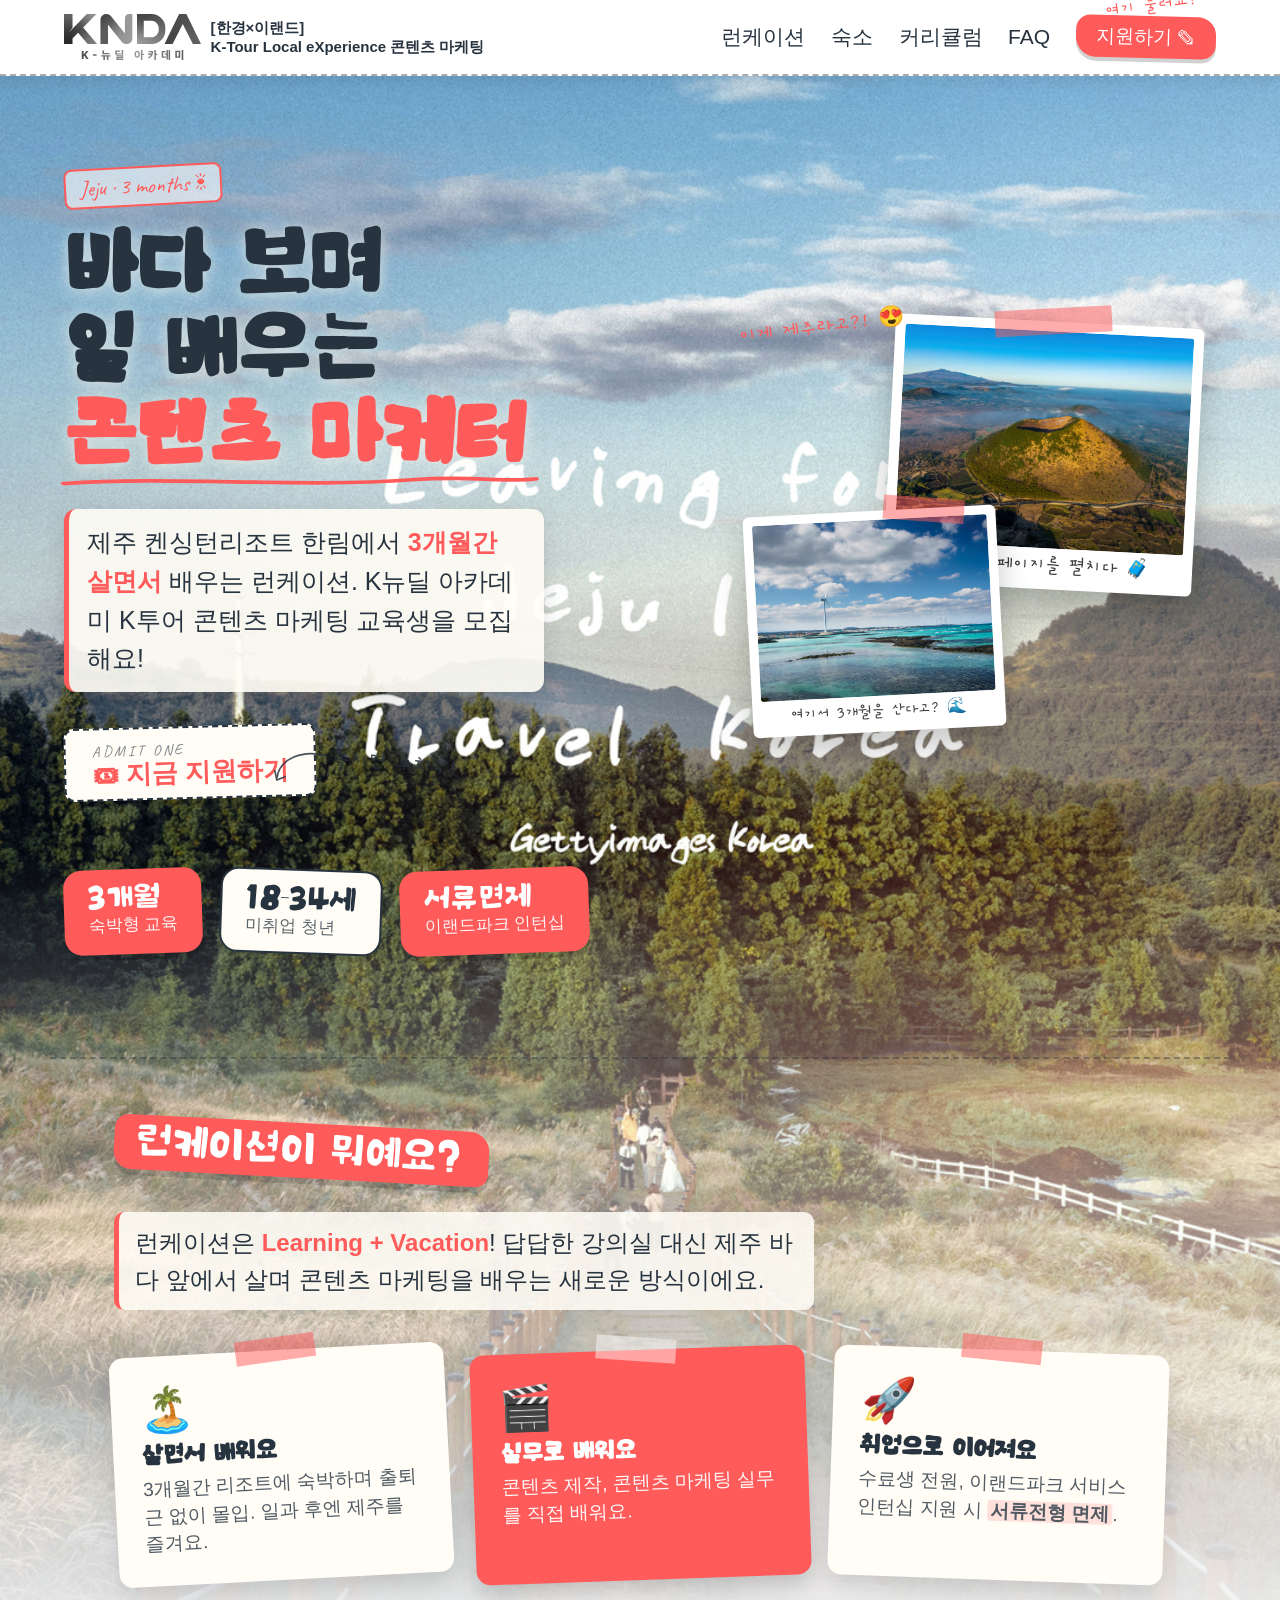
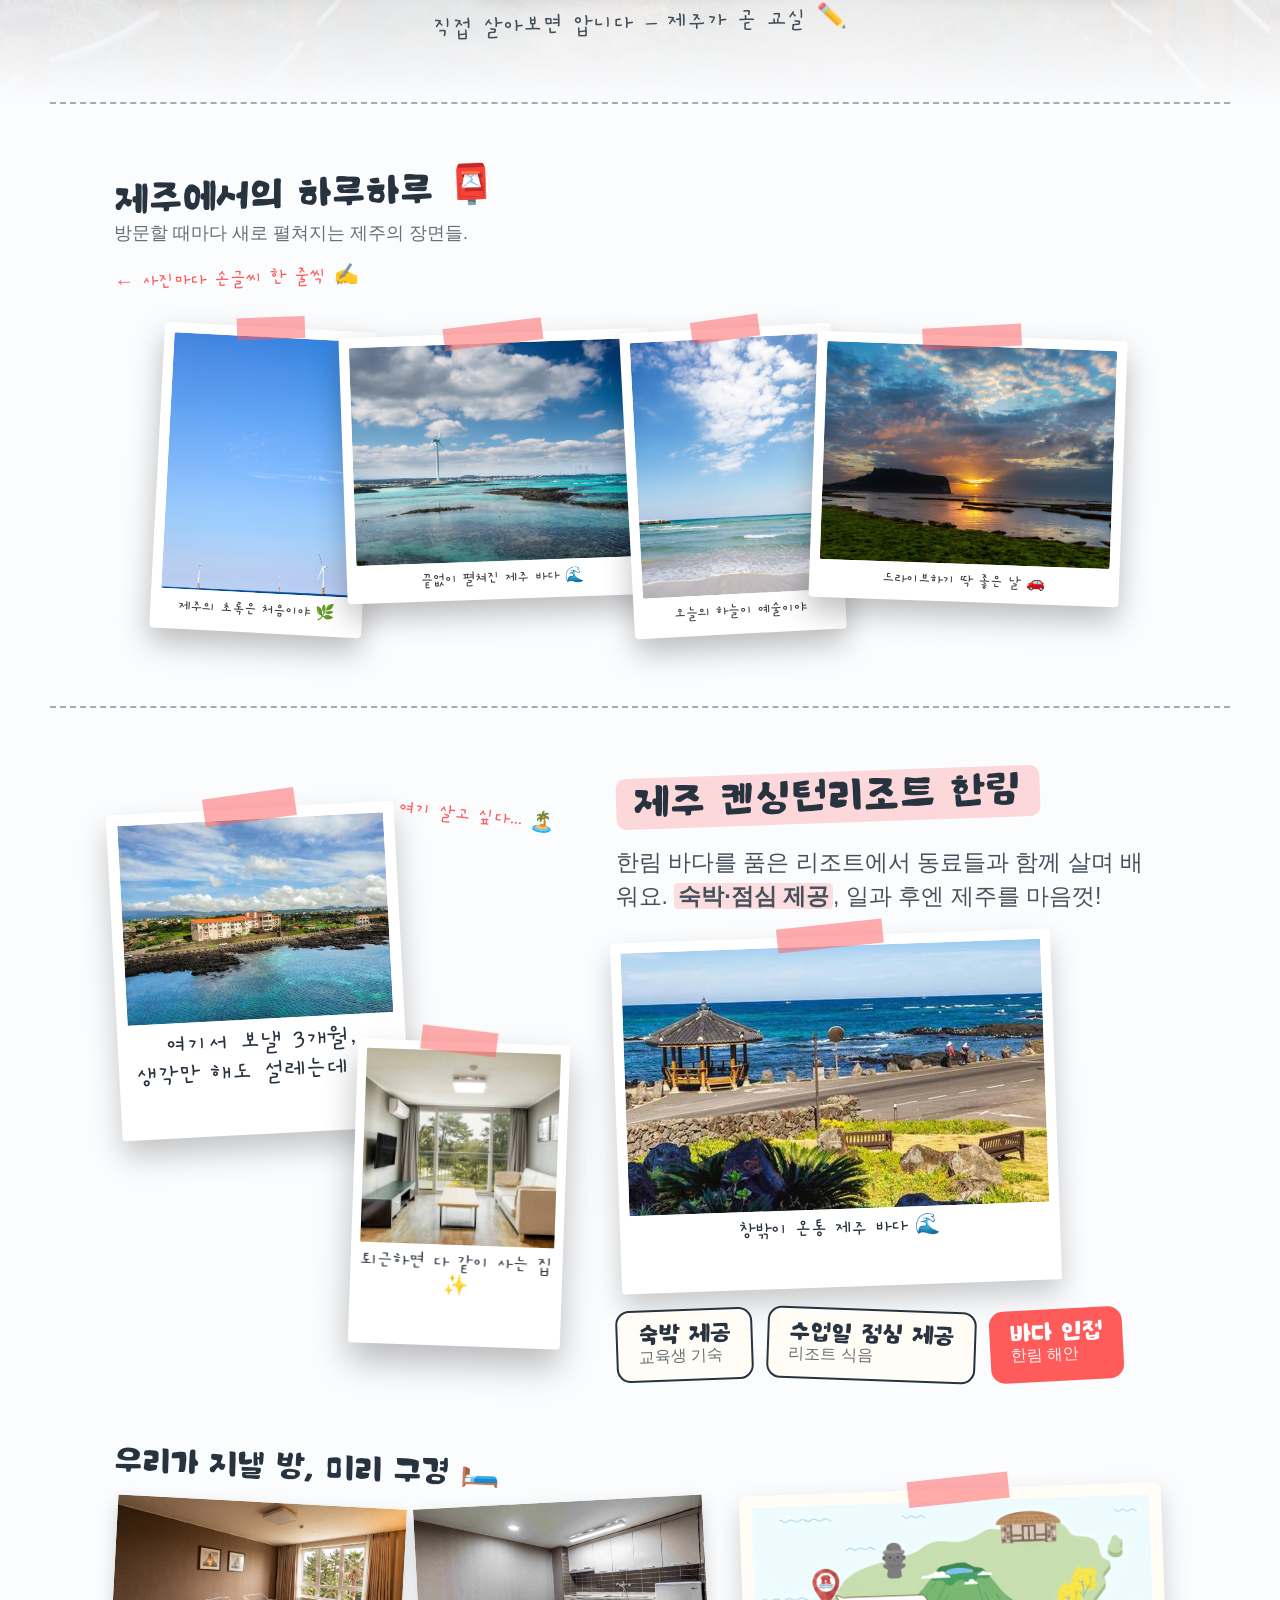
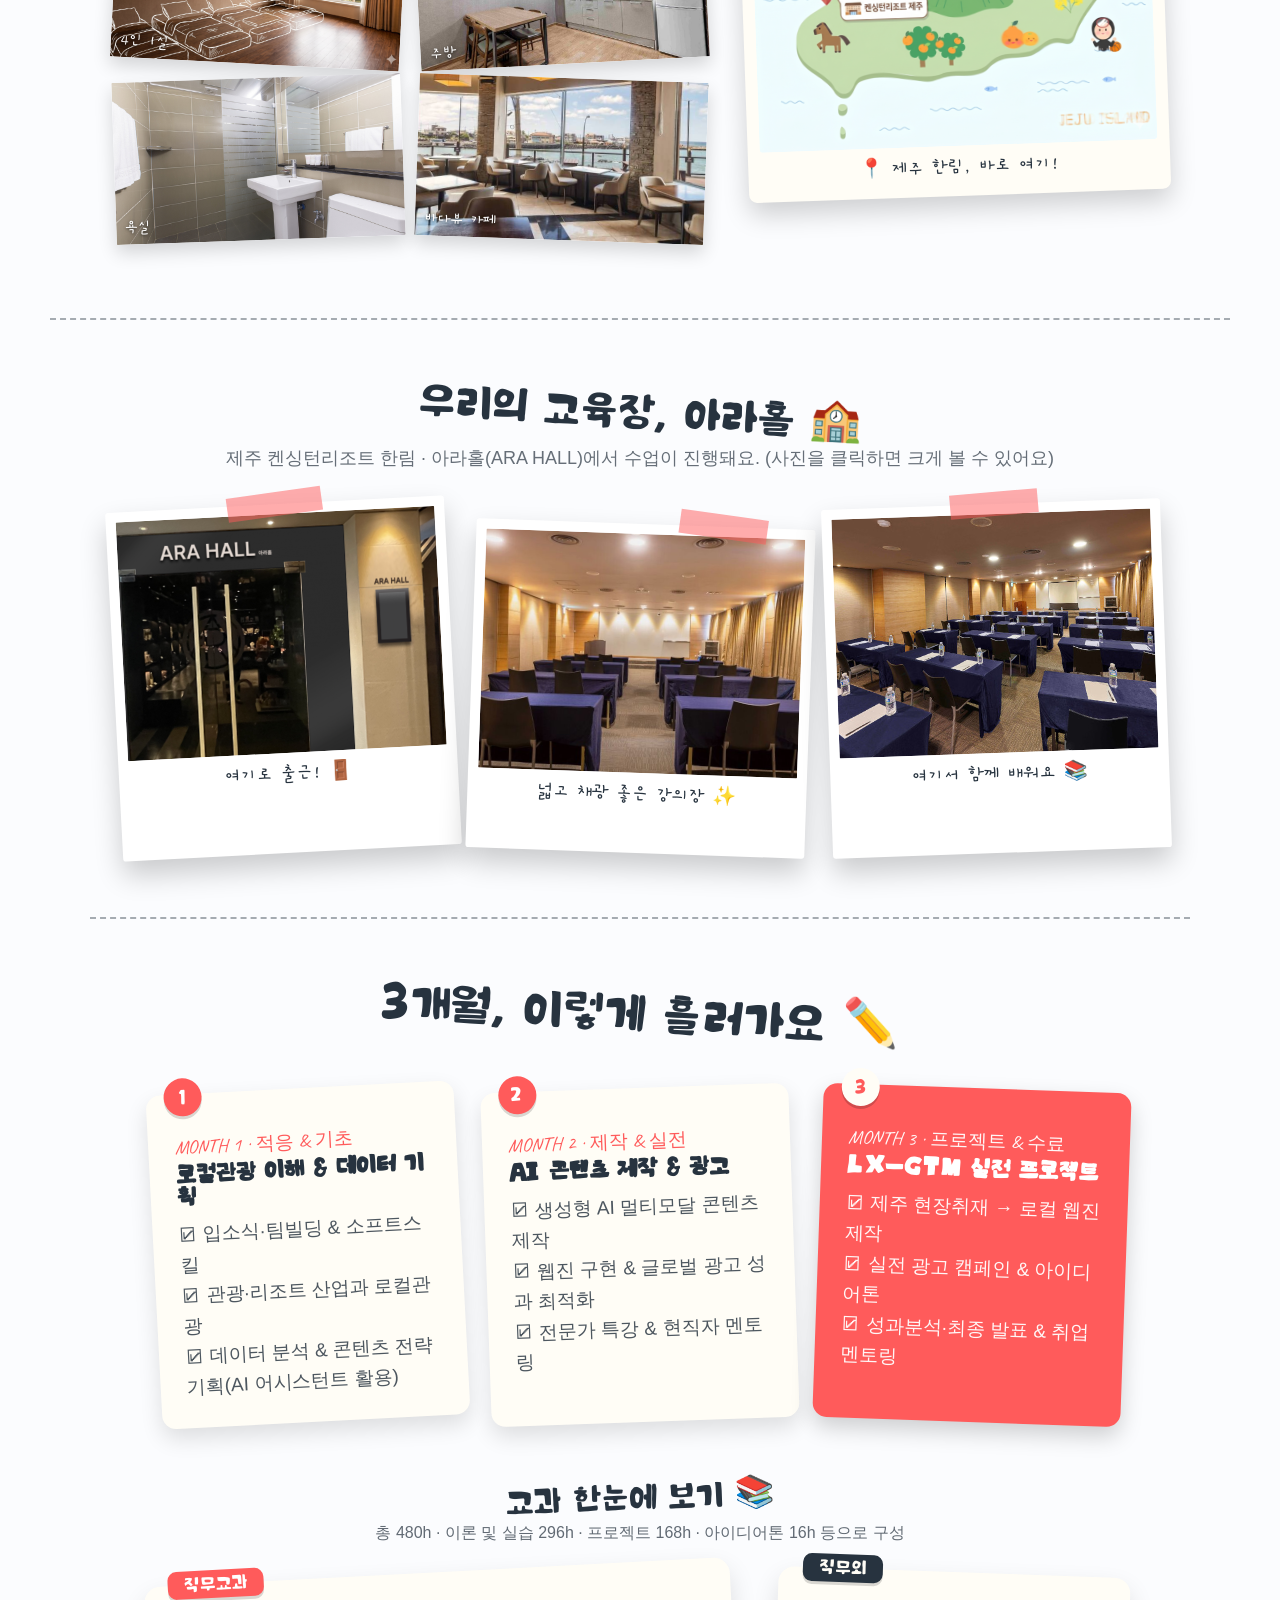
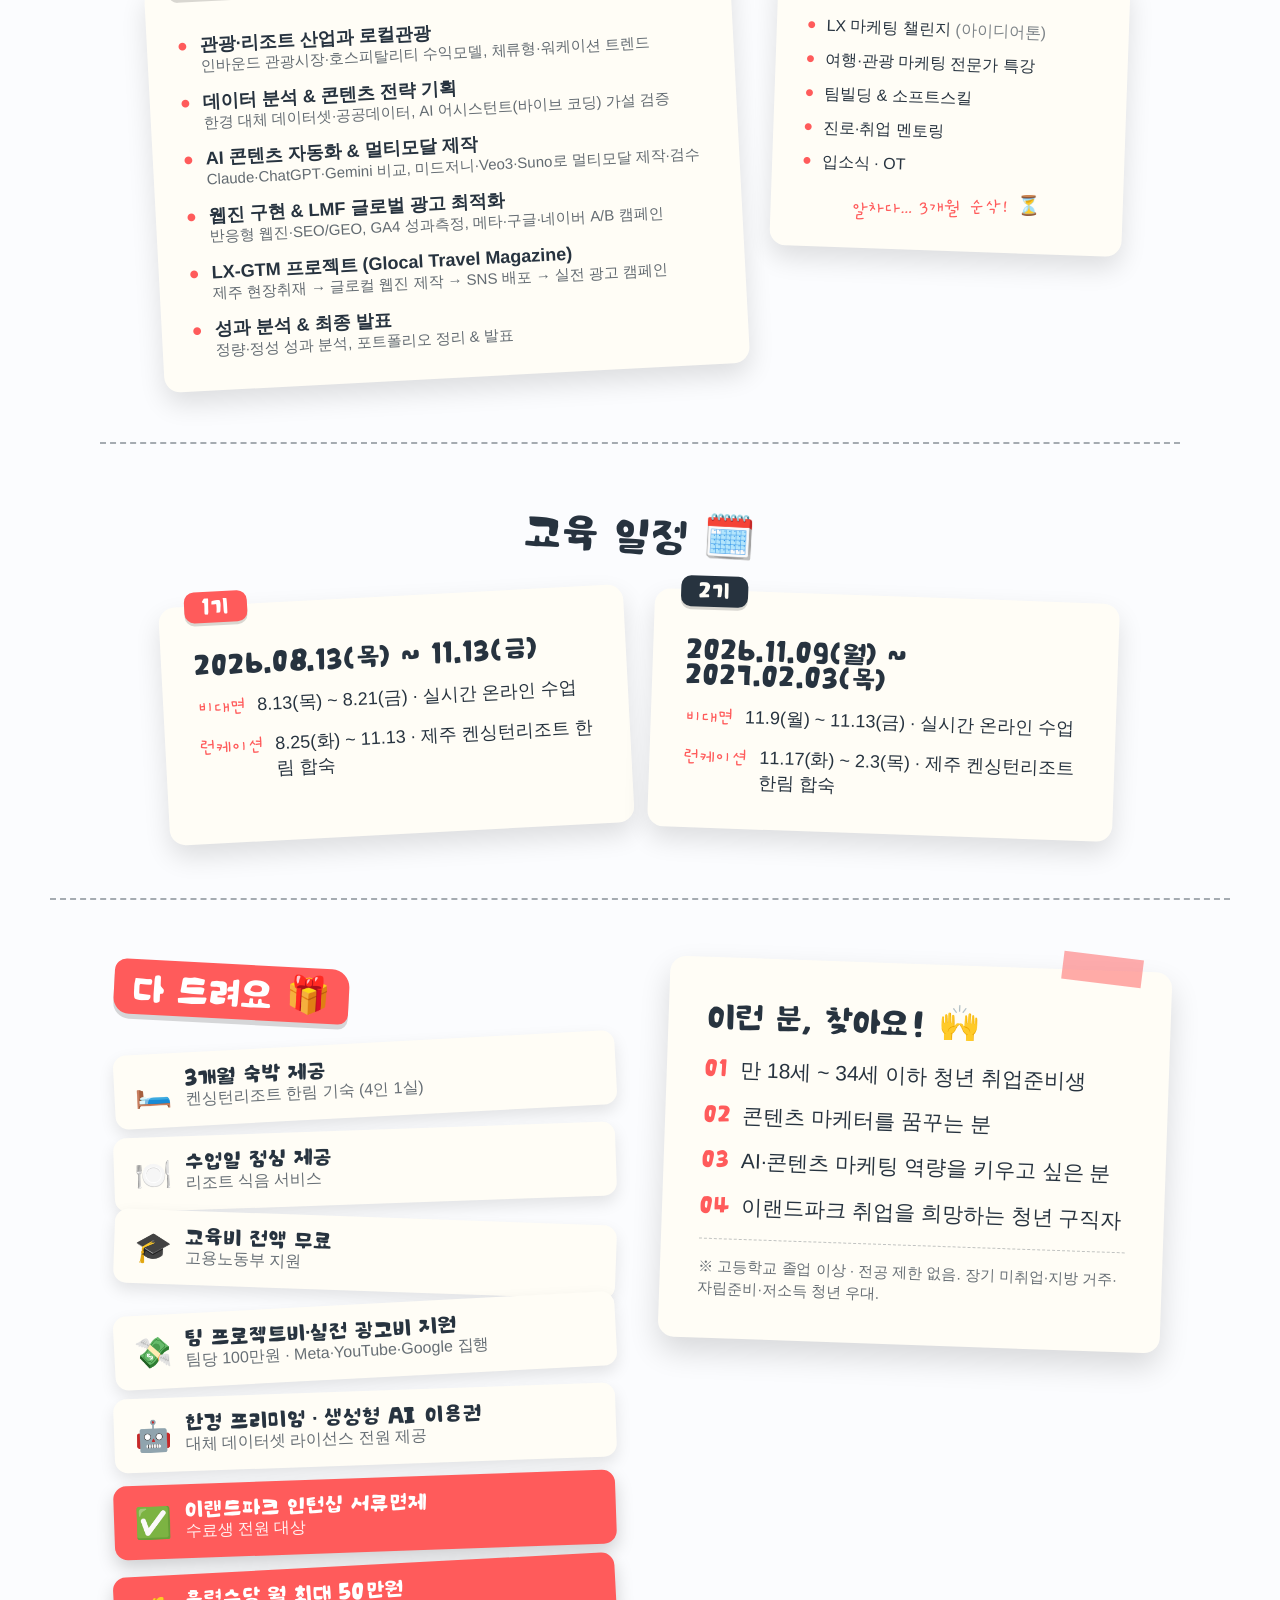
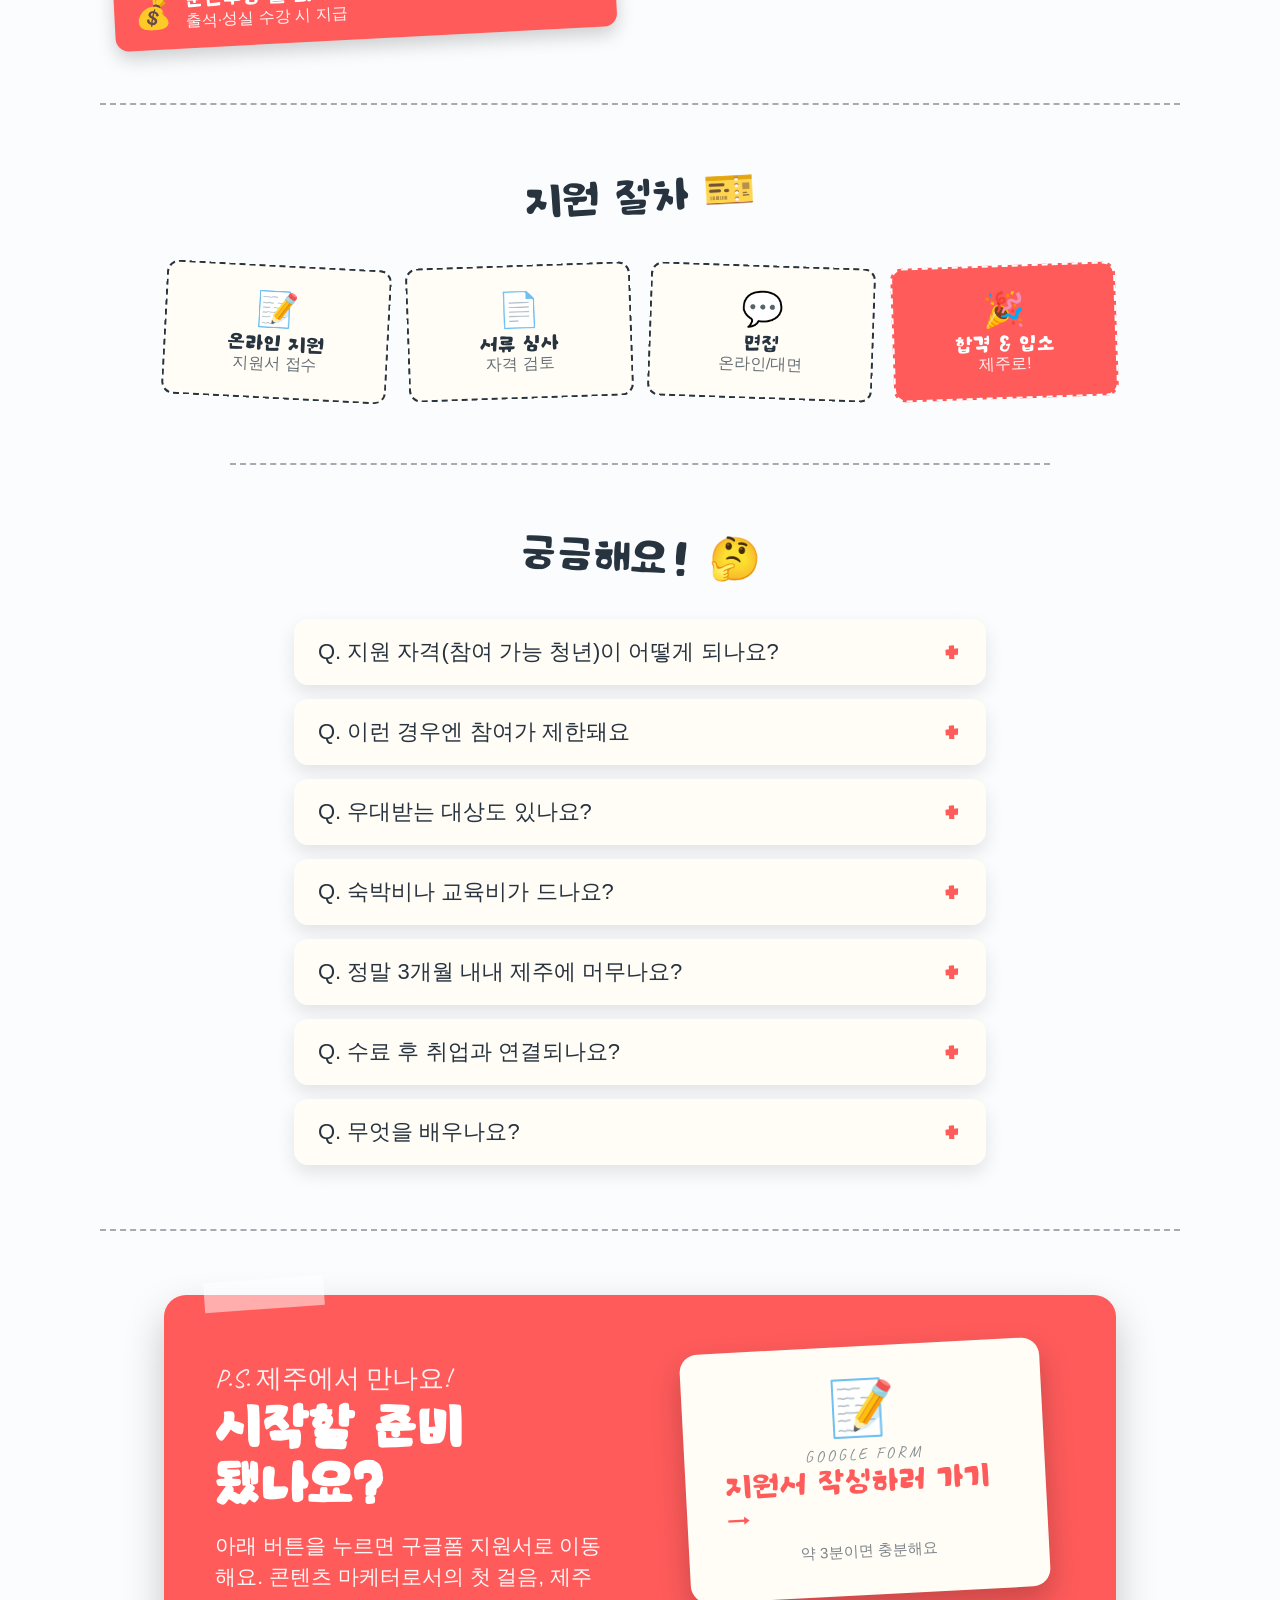
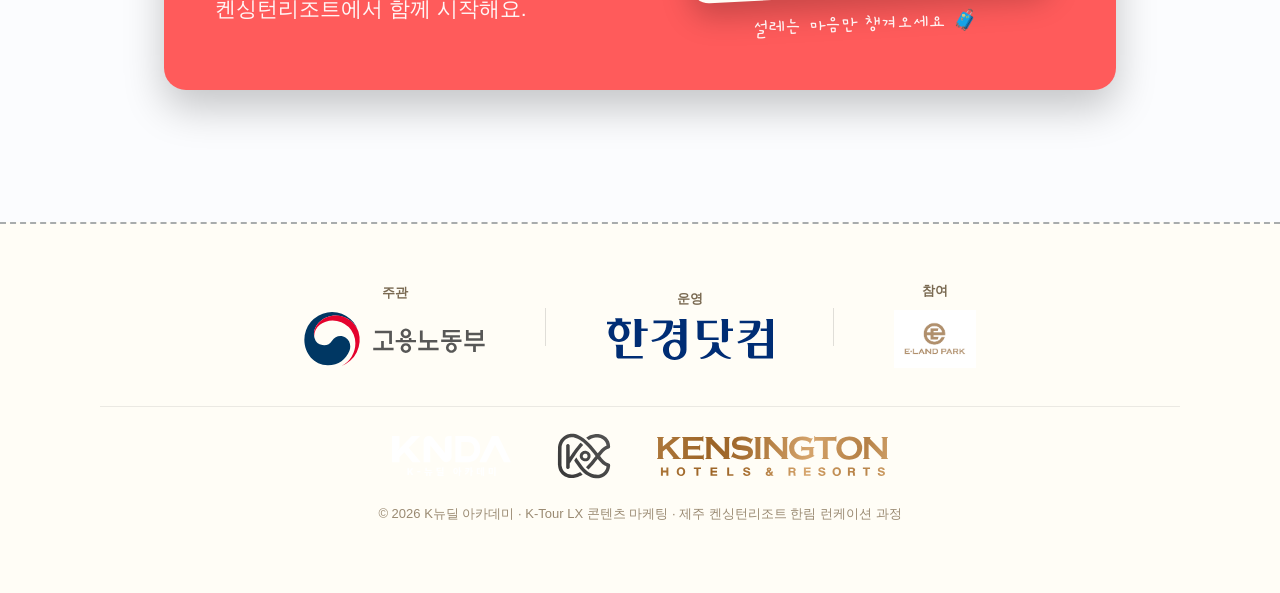
==== index.html @ 88866753 "Add files via upload" ====
<!DOCTYPE html>
<html lang="ko" style="--paper-bg: repeating-linear-gradient(#e3ecf6 0 1px,transparent 1px 26px),repeating-linear-gradient(90deg,#e3ecf6 0 1px,transparent 1px 26px),#fbfcfe; --paper-base: #fbfcfe; --ink: #27333f; --ink-soft: #27333f66; --nav-paper: #ffffff; --veil-rgb: 251,252,254; --accent: #ff5b5b; --tape: rgba(255,91,91,.5); --hi: rgba(255,91,91,.22); --hand: 'Gaegu','Caveat',cursive; --rot1: rotate(3deg); --rot2: rotate(-3deg); --rot3: rotate(-2deg); --rot4: rotate(2deg); --rot5: rotate(-2deg); --rot6: rotate(2deg); --frame-pad: 46px; --frame-radius: 3px; --photo-radius: 1px; --headline: clamp(40px,6.4vw,82px); --veil-opacity: 0;"><head><script type="text/javascript" src="/___vscode_livepreview_injected_script"></script>
<meta charset="utf-8">
<meta name="viewport" content="width=device-width, initial-scale=1">
<title>제주 스크랩북 · K뉴딜 아카데미 K-Tour LX 콘텐츠 마케팅 런케이션</title>
<meta name="description" content="제주 켄싱턴리조트 한림에서 3개월간 살며 배우는 런케이션. K뉴딜 아카데미 K-Tour LX 콘텐츠 마케팅 교육생 모집.">

<!-- Implemented from Claude Design project "제주스크랩북.dc.html".
     ✎ tweaks panel (bottom-right): re-theme, paper textures, named presets, inline text + color
     editing, and "퍼블리싱" — export the final page as separate index.html / styles.css / script.js.
     All vanilla JS — no React / dc-runtime. -->

<link rel="preconnect" href="https://fonts.googleapis.com">
<link rel="preconnect" href="https://fonts.gstatic.com" crossorigin="">
<link href="https://fonts.googleapis.com/css2?family=Gaegu:wght@400;700&amp;family=Nanum+Pen+Script&amp;family=Gamja+Flower&amp;family=Hi+Melody&amp;family=Caveat:wght@500;700&amp;family=Black+Han+Sans&amp;display=swap" rel="stylesheet">
<link rel="stylesheet" as="style" crossorigin="" href="https://cdn.jsdelivr.net/gh/orioncactus/pretendard@v1.3.9/dist/web/variable/pretendardvariable.min.css">


<link rel="stylesheet" href="styles.css"></head>

<body>
<div id="content" style="font-family:'Pretendard','Apple SD Gothic Neo',sans-serif;background:transparent;color:var(--ink);min-height:100vh;overflow-x:hidden;position:relative">

  <!-- paper-texture base (selected paper) — shows from below #prog downward -->
  <div id="paperBase" style="position:fixed;inset:0;z-index:-3;background:var(--paper-bg);pointer-events:none"></div>

  <!-- Jeju background photo: random on load, scrolls with the page, covers hero + #prog, fades to paper -->
  <div id="bgLayer" style="position: absolute; top: 0px; left: 0px; width: 100%; height: 1726px; z-index: -2; overflow: hidden; pointer-events: none;">
    <div id="bgPhoto" style="position: absolute; inset: 0px; background-image: url(&quot;uploads/jeju_background/GettyImages-jv12624803.jpg&quot;); background-size: cover; background-position: center center;"></div>
    <div id="bgVeil" style="position:absolute;inset:0;background:linear-gradient(180deg,rgba(var(--veil-rgb),var(--veil-opacity)) 0%,rgba(var(--veil-rgb),var(--veil-opacity)) 50%,var(--paper-base) 100%)"></div>
  </div>

  <!-- NAV -->
  <nav style="position:sticky;top:0;z-index:90;display:flex;align-items:center;justify-content:space-between;gap:16px;padding:14px clamp(20px,5vw,64px);background:var(--nav-paper);box-shadow:0 6px 14px rgba(0,0,0,.08);border-bottom:2px dashed var(--ink-soft)">
    <div style="display:flex;align-items:center;gap:10px">
      <img src="uploads/logo/knda_logo.svg" alt="K뉴딜 아카데미" style="height:46px;width:auto;filter:grayscale(1)">
      <span style="font-size:15px;font-weight:600;line-height:1.3">[한경×이랜드]<br>K-Tour Local eXperience 콘텐츠 마케팅</span>
    </div>
    <div class="nav-links" style="display:flex;align-items:center;gap:clamp(12px,2vw,26px);font-size:21px">
      <a href="#prog" style="text-decoration:none" class="nav-text">런케이션</a>
      <a href="#stay" style="text-decoration:none" class="nav-text">숙소</a>
      <a href="#curri" style="text-decoration:none" class="nav-text">커리큘럼</a>
      <a href="#faq" style="text-decoration:none" class="nav-text">FAQ</a>
      <span style="position:relative">
        <a href="#apply" style="text-decoration:none;color:#fff;background:var(--accent);font-size:19px;padding:8px 20px;border-radius:14px 18px 14px 20px;transform:rotate(1.5deg);box-shadow:0 4px 0 rgba(0,0,0,.18);display:inline-block">지원하기 ✎</a>
        <span class="doodle doodle-abs" style="position:absolute;right:-6px;top:-26px;font-size:18px;color:var(--accent);transform:rotate(-8deg);white-space:nowrap;pointer-events:none">여기 눌러요! ↘</span>
      </span>
    </div>
  </nav>

  <!-- HERO -->
  <header style="position:relative;padding:clamp(40px,7vw,90px) clamp(20px,5vw,64px) clamp(60px,8vw,110px);overflow:hidden">
    <div style="position:relative;z-index:2;max-width:1280px;margin:0 auto">

      <div style="display:inline-block;font-family:'Caveat',cursive;font-size:22px;color:var(--accent);border:2px solid var(--accent);border-radius:8px;padding:4px 14px;transform:rotate(-3deg);margin-bottom:18px;background:rgba(255,255,255,.6)">Jeju · 3 months ☀</div>

      <div class="grid-2" style="display:grid;grid-template-columns:1.15fr .85fr;gap:clamp(24px,4vw,60px);align-items:center">
        <div style="position:relative">
          <h1 style="font-family:var(--display);font-size:var(--headline);line-height:1.04;letter-spacing:-.01em;color:var(--ink);text-shadow:0 2px 16px rgba(250,246,236,.7)">바다 보며<br>일 배우는<br><span style="position:relative;display:inline-block;color:var(--accent)">콘텐츠 마케터
            <svg viewBox="0 0 300 24" preserveAspectRatio="none" style="position:absolute;left:-4px;bottom:-12px;width:104%;height:18px"><path d="M3,14 C70,4 150,20 220,9 C255,4 280,12 297,8" fill="none" stroke="var(--accent)" stroke-width="5" stroke-linecap="round"></path></svg>
          </span></h1>
          <!-- highlighted intro: readable over any background photo -->
          <p style="font-size:25px;line-height:1.55;margin-top:30px;max-width:480px;display:inline-block;background:rgba(255,253,246,.9);color:var(--ink);padding:14px 18px;border-radius:12px;border-left:5px solid var(--accent);box-shadow:0 8px 22px rgba(0,0,0,.12)">제주 켄싱턴리조트 한림에서 <b style="color:var(--accent)">3개월간 살면서</b> 배우는 런케이션. K뉴딜 아카데미 K투어 콘텐츠 마케팅 교육생을 모집해요!</p>

          <div style="display:flex;flex-wrap:wrap;gap:16px;align-items:center;margin-top:34px">
            <a href="#apply" style="text-decoration:none;display:inline-flex;flex-direction:column;background:#fffdf6;border:2px dashed var(--ink);padding:12px 26px;border-radius:10px;transform:rotate(-1.5deg);box-shadow:0 6px 0 rgba(0,0,0,.13)">
              <span style="font-family:'Caveat',cursive;font-size:15px;letter-spacing:.18em;opacity:.6">ADMIT ONE</span>
              <span style="font-size:26px;font-weight:700;color:var(--accent);line-height:1">🎟 지금 지원하기</span>
            </a>
            <div id="doodle" class="doodle" style="position:relative;font-size:22px;color:var(--ink);opacity:.85;transform:rotate(4deg)">놓치면 후회각!
              <svg viewBox="0 0 80 60" style="position:absolute;left:-58px;top:6px;width:54px;height:40px"><path d="M76,8 C40,2 8,18 6,46" fill="none" stroke="var(--ink)" stroke-width="2.5" stroke-linecap="round"></path><path d="M2,36 L6,50 L18,44" fill="none" stroke="var(--ink)" stroke-width="2.5" stroke-linecap="round" stroke-linejoin="round"></path></svg>
            </div>
          </div>
        </div>

        <!-- right: Jeju photo stack -->
        <div class="hero-photos" style="position:relative;min-height:380px">
          <div class="doodle doodle-abs" style="position:absolute;left:-2%;top:-8px;font-size:21px;color:var(--accent);transform:rotate(-7deg);z-index:4;pointer-events:none">이게 제주라고?! 😍</div>
          <div style="position:absolute;top:0;right:4%;width:66%;transform:var(--rot1);background:#fff;padding:10px 10px 12px;box-shadow:0 16px 30px rgba(0,0,0,.22);border-radius:6px">
            <div style="position:absolute;top:-13px;left:32%;width:38%;height:26px;background:var(--tape);transform:rotate(-6deg);z-index:2"></div>
            <div style="border-radius:3px;overflow:hidden"><img src="uploads/jeju_horizontal/GettyImages-a12602104.jpg" alt="제주 풍경" style="display:block;width:100%;aspect-ratio:4/3;object-fit:cover"></div>
            <div class="cap" style="font-family:var(--hand);font-size:clamp(14px,1.5vw,19px);color:#3a3a3a;line-height:1.25;text-align:center;margin-top:6px">제주, 첫 페이지를 펼치다 🧳</div>
          </div>
          <div style="position:absolute;bottom:-8%;left:0;width:54%;transform:var(--rot2);background:#fff;padding:9px 9px 11px;box-shadow:0 16px 30px rgba(0,0,0,.22);border-radius:6px">
            <div style="position:absolute;top:-11px;right:12%;width:32%;height:24px;background:var(--tape);transform:rotate(7deg);z-index:2"></div>
            <div style="border-radius:3px;overflow:hidden"><img src="uploads/jeju_horizontal/GettyImages-a12152731.jpg" alt="제주 바다" style="display:block;width:100%;aspect-ratio:4/3;object-fit:cover"></div>
            <div class="cap" style="font-family:var(--hand);font-size:clamp(12px,1.3vw,16px);color:#3a3a3a;line-height:1.25;text-align:center;margin-top:5px">여기서 3개월을 산다고? 🌊</div>
          </div>
        </div>
      </div>

      <!-- stat stickers -->
      <div style="display:flex;flex-wrap:wrap;gap:18px;margin-top:clamp(40px,6vw,70px)">
        <div style="background:var(--accent);color:#fff;border-radius:18px;padding:14px 24px;transform:var(--rot3);box-shadow:0 6px 0 rgba(0,0,0,.16)"><div style="font-family:var(--display);font-size:30px;line-height:1">3개월</div><div style="font-size:17px;opacity:.92">숙박형 교육</div></div>
        <div style="background:#fffdf6;border:2px solid var(--ink);border-radius:18px;padding:14px 24px;transform:var(--rot4);box-shadow:0 6px 0 rgba(0,0,0,.1)"><div style="font-family:var(--display);font-size:30px;line-height:1">18–34세</div><div style="font-size:17px;opacity:.75">미취업 청년</div></div>
        <div style="background:var(--accent);color:#fff;border-radius:18px;padding:14px 24px;transform:var(--rot5);box-shadow:0 6px 0 rgba(0,0,0,.16)"><div style="font-family:var(--display);font-size:30px;line-height:1">서류면제</div><div style="font-size:17px;opacity:.92">이랜드파크 인턴십</div></div>
      </div>
    </div>
  </header>

  <!-- PROGRAM -->
  <section id="prog" style="position:relative;max-width:1180px;margin:0 auto;padding:clamp(36px,5vw,72px) clamp(20px,5vw,64px);border-top:2px dashed var(--ink-soft)">
    <div style="display:inline-block;background:var(--accent);color:#fff;font-family:var(--display);font-size:clamp(24px,3.4vw,40px);padding:8px 22px;border-radius:14px 20px 12px 18px;transform:var(--rot1);box-shadow:0 6px 0 rgba(0,0,0,.15);margin-bottom:34px">런케이션이 뭐예요?</div>
    <p style="font-size:24px;line-height:1.55;max-width:700px;margin-bottom:40px;display:inline-block;background:rgba(255,253,246,.88);padding:12px 16px;border-radius:10px;border-left:5px solid var(--accent)">런케이션은 <b style="color:var(--accent)">Learning + Vacation</b>! 답답한 강의실 대신 제주 바다 앞에서 살며 콘텐츠 마케팅을 배우는 새로운 방식이에요.</p>
    <div class="grid-3" style="display:grid;grid-template-columns:repeat(3,1fr);gap:24px">
      <div style="background:#fffdf6;border-radius:14px;padding:28px;transform:var(--rot2);box-shadow:0 10px 22px rgba(0,0,0,.12);position:relative">
        <div style="position:absolute;top:-13px;left:38%;width:24%;height:24px;background:var(--tape);transform:rotate(-5deg)"></div>
        <div style="font-size:44px">🏝️</div>
        <h3 style="font-family:var(--display);font-size:24px;margin:8px 0 8px">살면서 배워요</h3>
        <p style="font-size:19px;line-height:1.45;opacity:.8">3개월간 리조트에 숙박하며 출퇴근 없이 몰입. 일과 후엔 제주를 즐겨요.</p>
      </div>
      <div style="background:var(--accent);color:#fff;border-radius:14px;padding:28px;transform:var(--rot3);box-shadow:0 10px 22px rgba(0,0,0,.18);position:relative">
        <div style="position:absolute;top:-13px;left:38%;width:24%;height:24px;background:rgba(255,255,255,.45);transform:rotate(6deg)"></div>
        <div style="font-size:44px">🎬</div>
        <h3 style="font-family:var(--display);font-size:24px;margin:8px 0 8px">실무로 배워요</h3>
        <p style="font-size:19px;line-height:1.45;opacity:.95">콘텐츠 제작, 콘텐츠 마케팅 실무를 직접 배워요.</p>
      </div>
      <div style="background:#fffdf6;border-radius:14px;padding:28px;transform:var(--rot4);box-shadow:0 10px 22px rgba(0,0,0,.12);position:relative">
        <div style="position:absolute;top:-13px;left:38%;width:24%;height:24px;background:var(--tape);transform:rotate(4deg)"></div>
        <div style="font-size:44px">🚀</div>
        <h3 style="font-family:var(--display);font-size:24px;margin:8px 0 8px">취업으로 이어져요</h3>
        <p style="font-size:19px;line-height:1.45;opacity:.8">수료생 전원, 이랜드파크 서비스인턴십 지원 시 <b style="background:var(--hi);padding:0 3px;border-radius:3px">서류전형 면제</b>.</p>
      </div>
    </div>
    <div class="doodle" style="text-align:center;font-size:24px;color:var(--ink);opacity:.85;margin-top:26px;transform:rotate(-1.5deg)">직접 살아보면 압니다 — 제주가 곧 교실 ✏️</div>
  </section>

  <!-- POSTCARD GALLERY -->
  <section style="max-width:1180px;margin:0 auto;padding:clamp(36px,5vw,64px) clamp(20px,5vw,64px);border-top:2px dashed var(--ink-soft)">
    <div style="display:inline-block;font-family:var(--display);font-size:clamp(22px,3vw,38px);transform:var(--rot5);margin-bottom:8px">제주에서의 하루하루 📮</div>
    <p style="font-size:18px;opacity:.7;margin-bottom:6px">방문할 때마다 새로 펼쳐지는 제주의 장면들.</p>
    <div class="doodle" style="font-size:20px;color:var(--accent);transform:rotate(-2deg);margin-bottom:22px">← 사진마다 손글씨 한 줄씩 ✍️</div>
    <div id="gallery" style="display:flex;flex-wrap:wrap;justify-content:center;align-items:center;padding:14px 0 8px"><div style="position: relative; flex: 0 0 auto; width: clamp(150px, 18vw, 212px); background: rgb(255, 255, 255); padding: 10px 10px 14px; border-radius: 4px; box-shadow: rgba(0, 0, 0, 0.26) 0px 14px 30px; transform: rotate(3deg); margin-left: 0px; margin-top: 12px; z-index: 1;"><div style="position:absolute;top:-10px;left:34%;width:32%;height:22px;background:var(--tape);transform:rotate(-5deg);z-index:2"></div><img src="uploads/jeju_vertical/GettyImages-a11997038.jpg" alt="제주 풍경" style="display:block;width:100%;aspect-ratio:3/4;object-fit:cover;border-radius:2px"><div class="cap" style="text-align:center;font-family:var(--hand);font-size:clamp(13px,1.2vw,17px);color:#3a3a3a;margin-top:8px;line-height:1.2">제주의 초록은 처음이야 🌿</div></div><div style="position: relative; flex: 0 0 auto; width: clamp(210px, 27vw, 310px); background: rgb(255, 255, 255); padding: 10px 10px 12px; border-radius: 4px; box-shadow: rgba(0, 0, 0, 0.26) 0px 14px 30px; transform: rotate(-2deg); margin-left: -26px; margin-top: -16px; z-index: 2;"><div style="position:absolute;top:-10px;left:34%;width:32%;height:22px;background:var(--tape);transform:rotate(-5deg);z-index:2"></div><img src="uploads/jeju_horizontal/GettyImages-a12152731.jpg" alt="제주 풍경" style="display:block;width:100%;aspect-ratio:4/3;object-fit:cover;border-radius:2px"><div class="cap" style="text-align:center;font-family:var(--hand);font-size:clamp(13px,1.2vw,17px);color:#3a3a3a;margin-top:8px;line-height:1.2">끝없이 펼쳐진 제주 바다 🌊</div></div><div style="position: relative; flex: 0 0 auto; width: clamp(150px, 18vw, 212px); background: rgb(255, 255, 255); padding: 10px 10px 14px; border-radius: 4px; box-shadow: rgba(0, 0, 0, 0.26) 0px 14px 30px; transform: rotate(-3deg); margin-left: -26px; margin-top: 14px; z-index: 3;"><div style="position:absolute;top:-10px;left:34%;width:32%;height:22px;background:var(--tape);transform:rotate(-5deg);z-index:2"></div><img src="uploads/jeju_vertical/GettyImages-a11997018.jpg" alt="제주 풍경" style="display:block;width:100%;aspect-ratio:3/4;object-fit:cover;border-radius:2px"><div class="cap" style="text-align:center;font-family:var(--hand);font-size:clamp(13px,1.2vw,17px);color:#3a3a3a;margin-top:8px;line-height:1.2">오늘의 하늘이 예술이야</div></div><div style="position: relative; flex: 0 0 auto; width: clamp(210px, 27vw, 310px); background: rgb(255, 255, 255); padding: 10px 10px 12px; border-radius: 4px; box-shadow: rgba(0, 0, 0, 0.26) 0px 14px 30px; transform: rotate(2deg); margin-left: -26px; margin-top: -10px; z-index: 4;"><div style="position:absolute;top:-10px;left:34%;width:32%;height:22px;background:var(--tape);transform:rotate(-5deg);z-index:2"></div><img src="uploads/jeju_horizontal/GettyImages-a12197147.jpg" alt="제주 풍경" style="display:block;width:100%;aspect-ratio:4/3;object-fit:cover;border-radius:2px"><div class="cap" style="text-align:center;font-family:var(--hand);font-size:clamp(13px,1.2vw,17px);color:#3a3a3a;margin-top:8px;line-height:1.2">드라이브하기 딱 좋은 날 🚗</div></div></div>
  </section>

  <!-- STAY -->
  <section id="stay" style="max-width:1180px;margin:0 auto;padding:clamp(36px,5vw,72px) clamp(20px,5vw,64px);border-top:2px dashed var(--ink-soft)">
    <div class="grid-2" style="display:grid;grid-template-columns:.9fr 1.1fr;gap:clamp(24px,4vw,56px);align-items:center">
      <div class="stay-photos" style="position:relative;min-height:clamp(460px,42vw,560px)">
        <div class="doodle doodle-abs" style="position:absolute;right:2%;top:-6px;font-size:20px;color:var(--accent);transform:rotate(6deg);z-index:5;pointer-events:none">여기 살고 싶다… 🏝️</div>
        <div style="position:absolute;top:0;left:0;width:64%;transform:var(--rot2);background:#fff;padding:11px 11px var(--frame-pad);border-radius:var(--frame-radius);box-shadow:0 16px 30px rgba(0,0,0,.22);z-index:1">
          <div style="position:absolute;top:-15px;left:34%;width:32%;height:28px;background:var(--tape);transform:rotate(-5deg)"></div>
          <div style="aspect-ratio:4/3;border-radius:var(--photo-radius);overflow:hidden"><img data-zoom="1" src="uploads/kensington/kensigton_hanlim.jpg" alt="제주 켄싱턴리조트 한림 전경" style="display:block;width:100%;height:100%;object-fit:cover;cursor:zoom-in"></div>
          <div class="cap" style="text-align:center;font-family:var(--hand);font-size:clamp(20px,2vw,27px);line-height:1.2;margin-top:8px">여기서 보낼 3개월,<br>생각만 해도 설레는데 🏝️</div>
        </div>
        <div style="position:absolute;bottom:0;right:0;width:47%;transform:var(--rot4);background:#fff;padding:9px 9px var(--frame-pad);border-radius:var(--frame-radius);box-shadow:0 18px 34px rgba(0,0,0,.26);z-index:3">
          <div style="position:absolute;top:-13px;left:30%;width:36%;height:24px;background:var(--tape);transform:rotate(5deg);z-index:2"></div>
          <div style="aspect-ratio:1/1;border-radius:var(--photo-radius);overflow:hidden"><img data-zoom="1" src="uploads/kensington/kensington_lvingroom.jpg" alt="켄싱턴리조트 객실 거실" style="display:block;width:100%;height:100%;object-fit:cover;cursor:zoom-in"></div>
          <div class="cap" style="text-align:center;font-family:var(--hand);font-size:clamp(16px,1.6vw,22px);line-height:1.2;margin-top:6px">퇴근하면 다 같이 사는 집 ✨</div>
        </div>
      </div>
      <div>
        <div style="display:inline-block;font-family:var(--display);font-size:clamp(24px,3.4vw,40px);background:var(--hi);padding:6px 18px;border-radius:10px;transform:var(--rot5);margin-bottom:22px">제주 켄싱턴리조트 한림</div>
        <p style="font-size:23px;line-height:1.5;opacity:.85;margin-bottom:22px">한림 바다를 품은 리조트에서 동료들과 함께 살며 배워요. <b style="background:var(--hi);padding:0 4px;border-radius:4px">숙박·점심 제공</b>, 일과 후엔 제주를 마음껏!</p>
        <div style="position:relative;transform:var(--rot3);background:#fff;padding:10px 10px var(--frame-pad);border-radius:var(--frame-radius);box-shadow:0 14px 28px rgba(0,0,0,.2);margin-bottom:22px;max-width:440px">
          <div style="position:absolute;top:-12px;left:38%;width:24%;height:24px;background:var(--tape);transform:rotate(-4deg)"></div>
          <div style="aspect-ratio:16/10;border-radius:var(--photo-radius);overflow:hidden"><img data-zoom="1" src="uploads/kensington/kensington_sea_view.jpg" alt="켄싱턴리조트 한림 바다뷰" style="display:block;width:100%;height:100%;object-fit:cover;cursor:zoom-in"></div>
          <div class="cap" style="text-align:center;font-family:var(--hand);font-size:clamp(16px,1.6vw,21px);margin-top:8px;line-height:1.2">창밖이 온통 제주 바다 🌊</div>
        </div>
        <div style="display:flex;gap:14px;flex-wrap:wrap">
          <div style="background:#fffdf6;border:2px solid var(--ink);border-radius:14px;padding:12px 20px;transform:var(--rot3)"><div style="font-family:var(--display);font-size:24px">숙박 제공</div><div style="font-size:16px;opacity:.7">교육생 기숙</div></div>
          <div style="background:#fffdf6;border:2px solid var(--ink);border-radius:14px;padding:12px 20px;transform:var(--rot4)"><div style="font-family:var(--display);font-size:24px">수업일 점심 제공</div><div style="font-size:16px;opacity:.7">리조트 식음</div></div>
          <div style="background:var(--accent);color:#fff;border-radius:14px;padding:12px 20px;transform:var(--rot2)"><div style="font-family:var(--display);font-size:24px">바다 인접</div><div style="font-size:16px;opacity:.92">한림 해안</div></div>
        </div>
      </div>
    </div>
  </section>

  <!-- ROOM GALLERY -->
  <section style="max-width:1180px;margin:0 auto;padding:0 clamp(20px,5vw,64px) clamp(40px,6vw,80px)">
    <div class="grid-2" style="display:grid;grid-template-columns:1.4fr 1fr;gap:clamp(20px,3vw,40px);align-items:center">
      <div>
        <div style="display:inline-block;font-family:var(--display);font-size:clamp(20px,2.6vw,32px);transform:var(--rot4);margin-bottom:18px">우리가 지낼 방, 미리 구경 🛏️</div>
        <div style="display:grid;grid-template-columns:repeat(2,1fr);gap:14px">
          <div style="position:relative;transform:var(--rot1);border-radius:var(--photo-radius);overflow:hidden;box-shadow:0 8px 18px rgba(0,0,0,.16)"><img data-zoom="1" src="uploads/kensington/4in1room.png" alt="4인 1실" style="display:block;width:100%;aspect-ratio:16/9;object-fit:cover"><span class="cap" style="position:absolute;left:9px;bottom:7px;font-family:var(--hand);font-size:16px;color:#fff;text-shadow:0 1px 3px rgba(0,0,0,.65)">4인 1실</span></div>
          <div style="position:relative;transform:var(--rot2);border-radius:var(--photo-radius);overflow:hidden;box-shadow:0 8px 18px rgba(0,0,0,.16)"><img data-zoom="1" src="uploads/kensington/kensington_kitchen.jpg" alt="주방" style="display:block;width:100%;aspect-ratio:16/9;object-fit:cover"><span class="cap" style="position:absolute;left:9px;bottom:7px;font-family:var(--hand);font-size:16px;color:#fff;text-shadow:0 1px 3px rgba(0,0,0,.65)">주방</span></div>
          <div style="position:relative;transform:var(--rot3);border-radius:var(--photo-radius);overflow:hidden;box-shadow:0 8px 18px rgba(0,0,0,.16)"><img data-zoom="1" src="uploads/kensington/bathroom.jpg" alt="욕실" style="display:block;width:100%;aspect-ratio:16/9;object-fit:cover"><span class="cap" style="position:absolute;left:9px;bottom:7px;font-family:var(--hand);font-size:16px;color:#fff;text-shadow:0 1px 3px rgba(0,0,0,.65)">욕실</span></div>
          <div style="position:relative;transform:var(--rot4);border-radius:var(--photo-radius);overflow:hidden;box-shadow:0 8px 18px rgba(0,0,0,.16)"><img data-zoom="1" src="uploads/kensington/kensington_cafe.jpg" alt="바다뷰 카페" style="display:block;width:100%;aspect-ratio:16/9;object-fit:cover"><span class="cap" style="position:absolute;left:9px;bottom:7px;font-family:var(--hand);font-size:16px;color:#fff;text-shadow:0 1px 3px rgba(0,0,0,.65)">바다뷰 카페</span></div>
        </div>
      </div>
      <div style="position:relative;transform:var(--rot5)">
        <div style="position:absolute;top:-12px;left:40%;width:24%;height:26px;background:var(--tape);transform:rotate(-4deg);z-index:2"></div>
        <div style="background:#fffdf6;padding:12px 12px 16px;border-radius:8px;box-shadow:0 12px 26px rgba(0,0,0,.18)">
          <img data-zoom="1" src="uploads/kensington/jeju_kensington_hanlim_map.png" alt="제주 켄싱턴리조트 한림 위치" style="display:block;width:100%;border-radius:4px">
          <div class="cap" style="text-align:center;font-family:var(--hand);font-size:19px;margin-top:8px">📍 제주 한림, 바로 여기!</div>
        </div>
      </div>
    </div>
  </section>

  <!-- VENUE: ARA HALL -->
  <section style="max-width:1180px;margin:0 auto;padding:clamp(36px,5vw,72px) clamp(20px,5vw,64px);border-top:2px dashed var(--ink-soft)">
    <div style="text-align:center;margin-bottom:12px"><div style="display:inline-block;font-family:var(--display);font-size:clamp(24px,3.6vw,42px);transform:var(--rot1)">우리의 교육장, 아라홀 🏫</div></div>
    <p style="text-align:center;font-size:18px;opacity:.7;margin-bottom:34px">제주 켄싱턴리조트 한림 · 아라홀(ARA HALL)에서 수업이 진행돼요. (사진을 클릭하면 크게 볼 수 있어요)</p>
    <div class="grid-3" style="display:grid;grid-template-columns:1fr 1fr 1fr;gap:18px">
      <div style="position:relative;transform:var(--rot2);background:#fff;padding:10px 10px var(--frame-pad);border-radius:var(--frame-radius);box-shadow:0 14px 28px rgba(0,0,0,.2)">
        <div style="position:absolute;top:-12px;left:36%;width:28%;height:24px;background:var(--tape);transform:rotate(-5deg)"></div>
        <div style="aspect-ratio:4/3;border-radius:var(--photo-radius);overflow:hidden"><img data-zoom="1" src="uploads/kensington/ara_hall_door.png" alt="아라홀 입구" style="display:block;width:100%;height:100%;object-fit:cover;cursor:zoom-in"></div>
        <div class="cap" style="text-align:center;font-family:var(--hand);font-size:clamp(15px,1.5vw,20px);margin-top:8px">여기로 출근! 🚪</div>
      </div>
      <div style="position:relative;transform:var(--rot4);background:#fff;padding:10px 10px var(--frame-pad);border-radius:var(--frame-radius);box-shadow:0 14px 28px rgba(0,0,0,.2);margin-top:20px">
        <div style="position:absolute;top:-12px;right:14%;width:26%;height:24px;background:var(--tape);transform:rotate(6deg)"></div>
        <div style="aspect-ratio:4/3;border-radius:var(--photo-radius);overflow:hidden"><img data-zoom="1" src="uploads/kensington/ara_hall_01.jpg" alt="아라홀 강의장" style="display:block;width:100%;height:100%;object-fit:cover;cursor:zoom-in"></div>
        <div class="cap" style="text-align:center;font-family:var(--hand);font-size:clamp(15px,1.5vw,20px);margin-top:8px">넓고 채광 좋은 강의장 ✨</div>
      </div>
      <div style="position:relative;transform:var(--rot3);background:#fff;padding:10px 10px var(--frame-pad);border-radius:var(--frame-radius);box-shadow:0 14px 28px rgba(0,0,0,.2)">
        <div style="position:absolute;top:-12px;left:38%;width:26%;height:24px;background:var(--tape);transform:rotate(-3deg)"></div>
        <div style="aspect-ratio:4/3;border-radius:var(--photo-radius);overflow:hidden"><img data-zoom="1" src="uploads/kensington/ara_hall_02.jpg" alt="아라홀 수업 공간" style="display:block;width:100%;height:100%;object-fit:cover;cursor:zoom-in"></div>
        <div class="cap" style="text-align:center;font-family:var(--hand);font-size:clamp(15px,1.5vw,20px);margin-top:8px">여기서 함께 배워요 📚</div>
      </div>
    </div>
  </section>

  <!-- CURRICULUM -->
  <section id="curri" style="max-width:1100px;margin:0 auto;padding:clamp(36px,5vw,72px) clamp(20px,5vw,64px);border-top:2px dashed var(--ink-soft)">
    <div style="text-align:center;margin-bottom:50px">
      <div style="display:inline-block;font-family:var(--display);font-size:clamp(26px,4vw,46px);transform:var(--rot1)">3개월, 이렇게 흘러가요 ✏️</div>
    </div>
    <div class="grid-3" style="display:grid;grid-template-columns:repeat(3,1fr);gap:24px">
      <div style="background:#fffdf6;border-radius:14px;padding:26px;transform:var(--rot2);box-shadow:0 10px 22px rgba(0,0,0,.12);position:relative">
        <div style="position:absolute;top:-16px;left:18px;width:38px;height:38px;border-radius:50%;background:var(--accent);color:#fff;font-family:var(--display);display:grid;place-items:center;font-size:18px;box-shadow:0 3px 0 rgba(0,0,0,.15)">1</div>
        <div style="font-family:'Caveat',cursive;font-size:19px;color:var(--accent);margin-top:14px">MONTH 1 · 적응 &amp; 기초</div>
        <h3 style="font-family:var(--display);font-size:23px;margin:4px 0 12px">로컬관광 이해 &amp; 데이터 기획</h3>
        <div style="font-size:19px;line-height:1.6;opacity:.82">☑ 입소식·팀빌딩 &amp; 소프트스킬<br>☑ 관광·리조트 산업과 로컬관광<br>☑ 데이터 분석 &amp; 콘텐츠 전략 기획(AI 어시스턴트 활용)</div>
      </div>
      <div style="background:#fffdf6;border-radius:14px;padding:26px;transform:var(--rot3);box-shadow:0 10px 22px rgba(0,0,0,.12);position:relative">
        <div style="position:absolute;top:-16px;left:18px;width:38px;height:38px;border-radius:50%;background:var(--accent);color:#fff;font-family:var(--display);display:grid;place-items:center;font-size:18px;box-shadow:0 3px 0 rgba(0,0,0,.15)">2</div>
        <div style="font-family:'Caveat',cursive;font-size:19px;color:var(--accent);margin-top:14px">MONTH 2 · 제작 &amp; 실전</div>
        <h3 style="font-family:var(--display);font-size:23px;margin:4px 0 12px">AI 콘텐츠 제작 &amp; 광고</h3>
        <div style="font-size:19px;line-height:1.6;opacity:.82">☑ 생성형 AI 멀티모달 콘텐츠 제작<br>☑ 웹진 구현 &amp; 글로벌 광고 성과 최적화<br>☑ 전문가 특강 &amp; 현직자 멘토링</div>
      </div>
      <div style="background:var(--accent);color:#fff;border-radius:14px;padding:26px;transform:var(--rot4);box-shadow:0 10px 22px rgba(0,0,0,.18);position:relative">
        <div style="position:absolute;top:-16px;left:18px;width:38px;height:38px;border-radius:50%;background:#fffdf6;color:var(--accent);font-family:var(--display);display:grid;place-items:center;font-size:18px;box-shadow:0 3px 0 rgba(0,0,0,.18)">3</div>
        <div style="font-family:'Caveat',cursive;font-size:19px;opacity:.95;margin-top:14px">MONTH 3 · 프로젝트 &amp; 수료</div>
        <h3 style="font-family:var(--display);font-size:23px;margin:4px 0 12px">LX-GTM 실전 프로젝트</h3>
        <div style="font-size:19px;line-height:1.6;opacity:.95">☑ 제주 현장취재 → 로컬 웹진 제작<br>☑ 실전 광고 캠페인 &amp; 아이디어톤<br>☑ 성과분석·최종 발표 &amp; 취업 멘토링</div>
      </div>
    </div>

    <!-- condensed curriculum -->
    <div style="margin-top:54px">
      <div style="text-align:center;margin-bottom:8px"><div style="display:inline-block;font-family:var(--display);font-size:clamp(20px,2.8vw,32px);transform:var(--rot5)">교과 한눈에 보기 📚</div></div>
      <p style="text-align:center;font-size:16px;opacity:.72;margin-bottom:28px">총 480h · 이론 및 실습 296h · 프로젝트 168h · 아이디어톤 16h 등으로 구성</p>
      <div class="grid-2" style="display:grid;grid-template-columns:1.25fr .75fr;gap:clamp(20px,3vw,34px);align-items:start">
        <!-- 직무교과 -->
        <div style="background:#fffdf6;border-radius:16px;padding:clamp(22px,3vw,30px);box-shadow:0 12px 26px rgba(0,0,0,.12);transform:var(--rot2);position:relative">
          <div style="position:absolute;top:-14px;left:24px;background:var(--accent);color:#fff;font-family:var(--display);font-size:18px;padding:5px 16px;border-radius:9px;box-shadow:0 3px 0 rgba(0,0,0,.15)">직무교과</div>
          <div style="display:flex;flex-direction:column;gap:14px;margin-top:18px">
            <div style="display:flex;gap:12px;align-items:baseline"><span style="color:var(--accent);flex:none;font-size:18px">●</span><div><b style="font-size:18px">관광·리조트 산업과 로컬관광</b><div style="font-size:15px;opacity:.72">인바운드 관광시장·호스피탈리티 수익모델, 체류형·워케이션 트렌드</div></div></div>
            <div style="display:flex;gap:12px;align-items:baseline"><span style="color:var(--accent);flex:none;font-size:18px">●</span><div><b style="font-size:18px">데이터 분석 &amp; 콘텐츠 전략 기획</b><div style="font-size:15px;opacity:.72">한경 대체 데이터셋·공공데이터, AI 어시스턴트(바이브 코딩) 가설 검증</div></div></div>
            <div style="display:flex;gap:12px;align-items:baseline"><span style="color:var(--accent);flex:none;font-size:18px">●</span><div><b style="font-size:18px">AI 콘텐츠 자동화 &amp; 멀티모달 제작</b><div style="font-size:15px;opacity:.72">Claude·ChatGPT·Gemini 비교, 미드저니·Veo3·Suno로 멀티모달 제작·검수</div></div></div>
            <div style="display:flex;gap:12px;align-items:baseline"><span style="color:var(--accent);flex:none;font-size:18px">●</span><div><b style="font-size:18px">웹진 구현 &amp; LMF 글로벌 광고 최적화</b><div style="font-size:15px;opacity:.72">반응형 웹진·SEO/GEO, GA4 성과측정, 메타·구글·네이버 A/B 캠페인</div></div></div>
            <div style="display:flex;gap:12px;align-items:baseline"><span style="color:var(--accent);flex:none;font-size:18px">●</span><div><b style="font-size:18px">LX-GTM 프로젝트 (Glocal Travel Magazine)</b><div style="font-size:15px;opacity:.72">제주 현장취재 → 글로컬 웹진 제작 → SNS 배포 → 실전 광고 캠페인</div></div></div>
            <div style="display:flex;gap:12px;align-items:baseline"><span style="color:var(--accent);flex:none;font-size:18px">●</span><div><b style="font-size:18px">성과 분석 &amp; 최종 발표</b><div style="font-size:15px;opacity:.72">정량·정성 성과 분석, 포트폴리오 정리 &amp; 발표</div></div></div>
          </div>
        </div>
        <!-- 직무외 -->
        <div style="background:#fffdf6;border-radius:16px;padding:clamp(22px,3vw,30px);box-shadow:0 12px 26px rgba(0,0,0,.12);transform:var(--rot4);position:relative">
          <div style="position:absolute;top:-14px;left:24px;background:var(--ink);color:#fffdf6;font-family:var(--display);font-size:18px;padding:5px 16px;border-radius:9px;box-shadow:0 3px 0 rgba(0,0,0,.15)">직무외</div>
          <div style="display:flex;flex-direction:column;gap:13px;margin-top:18px;font-size:16px">
            <div style="display:flex;gap:10px"><span style="color:var(--accent)">●</span><div>LX 마케팅 챌린지 <span style="opacity:.6">(아이디어톤)</span></div></div>
            <div style="display:flex;gap:10px"><span style="color:var(--accent)">●</span><div>여행·관광 마케팅 전문가 특강</div></div>
            <div style="display:flex;gap:10px"><span style="color:var(--accent)">●</span><div>팀빌딩 &amp; 소프트스킬</div></div>
            <div style="display:flex;gap:10px"><span style="color:var(--accent)">●</span><div>진로·취업 멘토링</div></div>
            <div style="display:flex;gap:10px"><span style="color:var(--accent)">●</span><div>입소식 · OT</div></div>
          </div>
          <div class="doodle" style="font-size:19px;color:var(--accent);transform:rotate(-3deg);margin-top:18px;text-align:center">알차다… 3개월 순삭! ⏳</div>
        </div>
      </div>
    </div>
  </section>

  <!-- 교육일정 -->
  <section style="max-width:1080px;margin:0 auto;padding:clamp(36px,5vw,72px) clamp(20px,5vw,64px);border-top:2px dashed var(--ink-soft)">
    <div style="text-align:center;margin-bottom:38px"><div style="display:inline-block;font-family:var(--display);font-size:clamp(24px,3.6vw,42px);transform:var(--rot1)">교육 일정 🗓️</div></div>
    <div class="grid-2" style="display:grid;grid-template-columns:1fr 1fr;gap:22px">
      <div style="background:#fffdf6;border-radius:16px;padding:clamp(24px,3vw,34px);box-shadow:0 12px 26px rgba(0,0,0,.12);transform:var(--rot2);position:relative">
        <div style="position:absolute;top:-14px;left:26px;background:var(--accent);color:#fff;font-family:var(--display);font-size:20px;padding:6px 18px;border-radius:10px;box-shadow:0 3px 0 rgba(0,0,0,.15)">1기</div>
        <div style="font-family:var(--display);font-size:clamp(20px,2.2vw,26px);margin-top:14px;margin-bottom:16px">2026.08.13(목) ~ 11.13(금)</div>
        <div style="display:flex;flex-direction:column;gap:12px;font-size:18px;line-height:1.4">
          <div style="display:flex;gap:12px;align-items:flex-start"><span style="font-family:var(--hand);color:var(--accent);font-size:20px;flex:none">비대면</span><div>8.13(목) ~ 8.21(금) · 실시간 온라인 수업</div></div>
          <div style="display:flex;gap:12px;align-items:flex-start"><span style="font-family:var(--hand);color:var(--accent);font-size:20px;flex:none">런케이션</span><div>8.25(화) ~ 11.13 · 제주 켄싱턴리조트 한림 합숙</div></div>
        </div>
      </div>
      <div style="background:#fffdf6;border-radius:16px;padding:clamp(24px,3vw,34px);box-shadow:0 12px 26px rgba(0,0,0,.12);transform:var(--rot4);position:relative">
        <div style="position:absolute;top:-14px;left:26px;background:var(--ink);color:#fffdf6;font-family:var(--display);font-size:20px;padding:6px 18px;border-radius:10px;box-shadow:0 3px 0 rgba(0,0,0,.15)">2기</div>
        <div style="font-family:var(--display);font-size:clamp(20px,2.2vw,26px);margin-top:14px;margin-bottom:16px">2026.11.09(월) ~ 2027.02.03(목)</div>
        <div style="display:flex;flex-direction:column;gap:12px;font-size:18px;line-height:1.4">
          <div style="display:flex;gap:12px;align-items:flex-start"><span style="font-family:var(--hand);color:var(--accent);font-size:20px;flex:none">비대면</span><div>11.9(월) ~ 11.13(금) · 실시간 온라인 수업</div></div>
          <div style="display:flex;gap:12px;align-items:flex-start"><span style="font-family:var(--hand);color:var(--accent);font-size:20px;flex:none">런케이션</span><div>11.17(화) ~ 2.3(목) · 제주 켄싱턴리조트 한림 합숙</div></div>
        </div>
      </div>
    </div>
  </section>

  <!-- BENEFITS + ELIGIBILITY -->
  <section style="max-width:1180px;margin:0 auto;padding:clamp(36px,5vw,72px) clamp(20px,5vw,64px);border-top:2px dashed var(--ink-soft)">
    <div class="grid-2" style="display:grid;grid-template-columns:1fr 1fr;gap:clamp(24px,4vw,48px);align-items:start">
      <div>
        <div style="display:inline-block;font-family:var(--display);font-size:clamp(22px,3vw,36px);background:var(--accent);color:#fff;padding:6px 18px;border-radius:12px 18px 10px 16px;transform:var(--rot1);box-shadow:0 5px 0 rgba(0,0,0,.15);margin-bottom:24px">다 드려요 🎁</div>
        <div style="display:flex;flex-direction:column;gap:13px">
          <div style="display:flex;align-items:center;gap:14px;background:#fffdf6;border-radius:13px;padding:16px 20px;transform:var(--rot2);box-shadow:0 7px 16px rgba(0,0,0,.1)"><span style="font-size:30px">🛏️</span><div><div style="font-family:var(--display);font-size:21px">3개월 숙박 제공</div><div style="font-size:16px;opacity:.7">켄싱턴리조트 한림 기숙 (4인 1실)</div></div></div>
          <div style="display:flex;align-items:center;gap:14px;background:#fffdf6;border-radius:13px;padding:16px 20px;transform:var(--rot3);box-shadow:0 7px 16px rgba(0,0,0,.1)"><span style="font-size:30px">🍽️</span><div><div style="font-family:var(--display);font-size:21px">수업일 점심 제공</div><div style="font-size:16px;opacity:.7">리조트 식음 서비스</div></div></div>
          <div style="display:flex;align-items:center;gap:14px;background:#fffdf6;border-radius:13px;padding:16px 20px;transform:var(--rot4);box-shadow:0 7px 16px rgba(0,0,0,.1)"><span style="font-size:30px">🎓</span><div><div style="font-family:var(--display);font-size:21px">교육비 전액 무료</div><div style="font-size:16px;opacity:.7">고용노동부 지원</div></div></div>
          <div style="display:flex;align-items:center;gap:14px;background:#fffdf6;border-radius:13px;padding:16px 20px;transform:var(--rot2);box-shadow:0 7px 16px rgba(0,0,0,.1)"><span style="font-size:30px">💸</span><div><div style="font-family:var(--display);font-size:21px">팀 프로젝트비·실전 광고비 지원</div><div style="font-size:16px;opacity:.7">팀당 100만원 · Meta·YouTube·Google 집행</div></div></div>
          <div style="display:flex;align-items:center;gap:14px;background:#fffdf6;border-radius:13px;padding:16px 20px;transform:var(--rot3);box-shadow:0 7px 16px rgba(0,0,0,.1)"><span style="font-size:30px">🤖</span><div><div style="font-family:var(--display);font-size:21px">한경 프리미엄 · 생성형 AI 이용권</div><div style="font-size:16px;opacity:.7">대체 데이터셋 라이선스 전원 제공</div></div></div>
          <div style="display:flex;align-items:center;gap:14px;background:var(--accent);color:#fff;border-radius:13px;padding:16px 20px;transform:var(--rot5);box-shadow:0 8px 18px rgba(0,0,0,.18)"><span style="font-size:30px">✅</span><div><div style="font-family:var(--display);font-size:21px">이랜드파크 인턴십 서류면제</div><div style="font-size:16px;opacity:.92">수료생 전원 대상</div></div></div>
          <div style="display:flex;align-items:center;gap:14px;background:var(--accent);color:#fff;border-radius:13px;padding:16px 20px;transform:var(--rot2);box-shadow:0 8px 18px rgba(0,0,0,.18)"><span style="font-size:30px">💰</span><div><div style="font-family:var(--display);font-size:21px">훈련수당 월 최대 50만원</div><div style="font-size:16px;opacity:.92">출석·성실 수강 시 지급</div></div></div>
        </div>
      </div>
      <div style="background:#fffdf6;border-radius:16px;padding:clamp(26px,3vw,40px);box-shadow:0 14px 30px rgba(0,0,0,.14);transform:var(--rot6);position:relative">
        <div style="position:absolute;top:-15px;right:30px;width:80px;height:28px;background:var(--tape);transform:rotate(5deg)"></div>
        <div style="font-family:var(--display);font-size:clamp(22px,2.6vw,32px);margin-bottom:20px">이런 분, 찾아요! 🙌</div>
        <div style="display:flex;flex-direction:column;gap:16px;font-size:21px;line-height:1.4">
          <div style="display:flex;gap:12px"><span style="color:var(--accent);font-family:var(--display)">01</span><div>만 18세 ~ 34세 이하 청년 취업준비생</div></div>
          <div style="display:flex;gap:12px"><span style="color:var(--accent);font-family:var(--display)">02</span><div>콘텐츠 마케터를 꿈꾸는 분</div></div>
          <div style="display:flex;gap:12px"><span style="color:var(--accent);font-family:var(--display)">03</span><div>AI·콘텐츠 마케팅 역량을 키우고 싶은 분</div></div>
          <div style="display:flex;gap:12px"><span style="color:var(--accent);font-family:var(--display)">04</span><div>이랜드파크 취업을 희망하는 청년 구직자</div></div>
        </div>
        <div style="margin-top:18px;padding-top:16px;border-top:1px dashed var(--ink-soft);font-size:15px;opacity:.7;line-height:1.5">※ 고등학교 졸업 이상 · 전공 제한 없음. 장기 미취업·지방 거주·자립준비·저소득 청년 우대.</div>
      </div>
    </div>
  </section>

  <!-- SCHEDULE: ticket stubs -->
  <section style="max-width:1080px;margin:0 auto;padding:clamp(36px,5vw,72px) clamp(20px,5vw,64px);border-top:2px dashed var(--ink-soft)">
    <div style="text-align:center;margin-bottom:46px"><div style="display:inline-block;font-family:var(--display);font-size:clamp(24px,3.6vw,42px);transform:var(--rot2)">지원 절차 🎫</div></div>
    <div class="grid-4" style="display:grid;grid-template-columns:repeat(4,1fr);gap:18px">
      <div style="background:#fffdf6;border:2px dashed var(--ink);border-radius:12px;padding:22px 16px;text-align:center;transform:var(--rot1)"><div style="font-size:34px">📝</div><div style="font-family:var(--display);font-size:20px;margin-top:6px">온라인 지원</div><div style="font-size:16px;opacity:.7">지원서 접수</div></div>
      <div style="background:#fffdf6;border:2px dashed var(--ink);border-radius:12px;padding:22px 16px;text-align:center;transform:var(--rot3)"><div style="font-size:34px">📄</div><div style="font-family:var(--display);font-size:20px;margin-top:6px">서류 심사</div><div style="font-size:16px;opacity:.7">자격 검토</div></div>
      <div style="background:#fffdf6;border:2px dashed var(--ink);border-radius:12px;padding:22px 16px;text-align:center;transform:var(--rot4)"><div style="font-size:34px">💬</div><div style="font-family:var(--display);font-size:20px;margin-top:6px">면접</div><div style="font-size:16px;opacity:.7">온라인/대면</div></div>
      <div style="background:var(--accent);color:#fff;border:2px dashed #fff;border-radius:12px;padding:22px 16px;text-align:center;transform:var(--rot5)"><div style="font-size:34px">🎉</div><div style="font-family:var(--display);font-size:20px;margin-top:6px">합격 &amp; 입소</div><div style="font-size:16px;opacity:.92">제주로!</div></div>
    </div>
  </section>

  <!-- FAQ -->
  <section id="faq" style="max-width:820px;margin:0 auto;padding:clamp(36px,5vw,72px) clamp(20px,5vw,64px);border-top:2px dashed var(--ink-soft)">
    <div style="text-align:center;margin-bottom:40px"><div style="display:inline-block;font-family:var(--display);font-size:clamp(24px,3.6vw,42px);transform:var(--rot1)">궁금해요! 🤔</div></div>
    <div id="faqList" style="display:flex;flex-direction:column;gap:14px"><div class="faq-item" style="background: rgb(255, 253, 246); border-radius: 14px; box-shadow: rgba(0, 0, 0, 0.1) 0px 8px 18px; overflow: hidden;"><button type="button" style="width:100%;display:flex;align-items:center;justify-content:space-between;gap:14px;padding:18px 24px;background:none;border:none;cursor:pointer;text-align:left;font-family:inherit"><span style="font-size:22px;color:var(--ink)">Q. 지원 자격(참여 가능 청년)이 어떻게 되나요?</span><span class="faq-sign" style="flex:none;font-family:var(--display);font-size:24px;color:var(--accent)">＋</span></button><div class="faq-body" style="max-height:0;overflow:hidden;transition:max-height .35s ease"><p style="padding:0 24px 20px;font-size:19px;line-height:1.5;opacity:.8">K뉴딜 아카데미 기본 요건은 신청일 기준 만 18세~34세 이하 미취업 청년이에요(군필자는 의무복무기간만큼 상향, 최대 만 39세). 본 과정은 만 18~34세 이하 청년 취업준비생을 모집하며, 콘텐츠 마케터를 희망하고 AI·콘텐츠 마케팅 분야에서 커리어를 시작하고 싶은 분을 환영합니다.</p></div></div><div class="faq-item" style="background: rgb(255, 253, 246); border-radius: 14px; box-shadow: rgba(0, 0, 0, 0.1) 0px 8px 18px; overflow: hidden;"><button type="button" style="width:100%;display:flex;align-items:center;justify-content:space-between;gap:14px;padding:18px 24px;background:none;border:none;cursor:pointer;text-align:left;font-family:inherit"><span style="font-size:22px;color:var(--ink)">Q. 이런 경우엔 참여가 제한돼요</span><span class="faq-sign" style="flex:none;font-family:var(--display);font-size:24px;color:var(--accent)">＋</span></button><div class="faq-body" style="max-height:0;overflow:hidden;transition:max-height .35s ease"><p style="padding:0 24px 20px;font-size:19px;line-height:1.5;opacity:.8">신청일 기준 ①취업 중(고용보험 가입)이거나 사업자등록 중인 자 ②고등학교·대학(원) 재학생 ③직업안정기관에 구직등록을 하지 않은 자 ④국가·지자체 지원 직업훈련 수강 중인 자 ⑤대한민국 국적 미보유자는 참여가 제한됩니다. (졸업예정자·휴학생, 주 30시간 미만 단시간 근로 등은 증빙 시 참여 가능) 아카데미는 한 해 최대 2회까지 참여할 수 있어요.</p></div></div><div class="faq-item" style="background: rgb(255, 253, 246); border-radius: 14px; box-shadow: rgba(0, 0, 0, 0.1) 0px 8px 18px; overflow: hidden;"><button type="button" style="width:100%;display:flex;align-items:center;justify-content:space-between;gap:14px;padding:18px 24px;background:none;border:none;cursor:pointer;text-align:left;font-family:inherit"><span style="font-size:22px;color:var(--ink)">Q. 우대받는 대상도 있나요?</span><span class="faq-sign" style="flex:none;font-family:var(--display);font-size:24px;color:var(--accent)">＋</span></button><div class="faq-body" style="max-height:0;overflow:hidden;transition:max-height .35s ease"><p style="padding:0 24px 20px;font-size:19px;line-height:1.5;opacity:.8">네. 장기 미취업(4개월 이상), 최근 2년 내 고용 불안정 반복, 국민취업지원제도·청년도전지원사업 등 정책 참여 이력자, 그리고 기초생활수급자·차상위계층·자립준비청년·장애인 등 취업취약 청년은 우선 선발이 권고됩니다.</p></div></div><div class="faq-item" style="background: rgb(255, 253, 246); border-radius: 14px; box-shadow: rgba(0, 0, 0, 0.1) 0px 8px 18px; overflow: hidden;"><button type="button" style="width:100%;display:flex;align-items:center;justify-content:space-between;gap:14px;padding:18px 24px;background:none;border:none;cursor:pointer;text-align:left;font-family:inherit"><span style="font-size:22px;color:var(--ink)">Q. 숙박비나 교육비가 드나요?</span><span class="faq-sign" style="flex:none;font-family:var(--display);font-size:24px;color:var(--accent)">＋</span></button><div class="faq-body" style="max-height:0;overflow:hidden;transition:max-height .35s ease"><p style="padding:0 24px 20px;font-size:19px;line-height:1.5;opacity:.8">아니요! 고용노동부 지원으로 교육비는 전액 무료예요. 3개월간 숙박(4인 1실)과 수업일 점심도 무상 제공되고, 팀 프로젝트 실무 운영비·실전 광고비(팀당 100만원)까지 지원됩니다.</p></div></div><div class="faq-item" style="background: rgb(255, 253, 246); border-radius: 14px; box-shadow: rgba(0, 0, 0, 0.1) 0px 8px 18px; overflow: hidden;"><button type="button" style="width:100%;display:flex;align-items:center;justify-content:space-between;gap:14px;padding:18px 24px;background:none;border:none;cursor:pointer;text-align:left;font-family:inherit"><span style="font-size:22px;color:var(--ink)">Q. 정말 3개월 내내 제주에 머무나요?</span><span class="faq-sign" style="flex:none;font-family:var(--display);font-size:24px;color:var(--accent)">＋</span></button><div class="faq-body" style="max-height:0;overflow:hidden;transition:max-height .35s ease"><p style="padding:0 24px 20px;font-size:19px;line-height:1.5;opacity:.8">초반 약 1주는 비대면 실시간 수업으로 워밍업하고, 이후 제주 켄싱턴리조트 한림에서 런케이션(현장 합숙)으로 진행돼요. 일과 후와 주말엔 제주를 마음껏 즐길 수 있어요.</p></div></div><div class="faq-item" style="background: rgb(255, 253, 246); border-radius: 14px; box-shadow: rgba(0, 0, 0, 0.1) 0px 8px 18px; overflow: hidden;"><button type="button" style="width:100%;display:flex;align-items:center;justify-content:space-between;gap:14px;padding:18px 24px;background:none;border:none;cursor:pointer;text-align:left;font-family:inherit"><span style="font-size:22px;color:var(--ink)">Q. 수료 후 취업과 연결되나요?</span><span class="faq-sign" style="flex:none;font-family:var(--display);font-size:24px;color:var(--accent)">＋</span></button><div class="faq-body" style="max-height:0;overflow:hidden;transition:max-height .35s ease"><p style="padding:0 24px 20px;font-size:19px;line-height:1.5;opacity:.8">수료생 전원은 이랜드파크 서비스인턴십 지원 시 서류전형이 면제됩니다. 또한 수료 후 6개월간 한경 「잇다」 플랫폼을 통한 현업 멘토 1:1 맞춤 사후관리를 받을 수 있어요.</p></div></div><div class="faq-item" style="background: rgb(255, 253, 246); border-radius: 14px; box-shadow: rgba(0, 0, 0, 0.1) 0px 8px 18px; overflow: hidden;"><button type="button" style="width:100%;display:flex;align-items:center;justify-content:space-between;gap:14px;padding:18px 24px;background:none;border:none;cursor:pointer;text-align:left;font-family:inherit"><span style="font-size:22px;color:var(--ink)">Q. 무엇을 배우나요?</span><span class="faq-sign" style="flex:none;font-family:var(--display);font-size:24px;color:var(--accent)">＋</span></button><div class="faq-body" style="max-height:0;overflow:hidden;transition:max-height .35s ease"><p style="padding:0 24px 20px;font-size:19px;line-height:1.5;opacity:.8">관광·로컬 콘텐츠 이해부터 생성형 AI를 활용한 멀티모달 콘텐츠 제작, 웹진 구현, Meta·YouTube·Google 실전 광고 집행과 성과분석까지 배웁니다. 팀별 LX-GTM 프로젝트 결과물은 한경 트래블에 실제 게재돼요.</p></div></div></div>
  </section>

  <!-- APPLY -->
  <section id="apply" style="max-width:1080px;margin:0 auto;padding:clamp(36px,5vw,72px) clamp(20px,5vw,64px) clamp(60px,8vw,110px);border-top:2px dashed var(--ink-soft)">
    <div style="background:var(--accent);border-radius:22px;padding:clamp(28px,4vw,56px);box-shadow:0 18px 40px rgba(0,0,0,.22);position:relative">
      <div style="position:absolute;top:-16px;left:40px;width:120px;height:30px;background:rgba(255,255,255,.5);transform:rotate(-4deg)"></div>
      <div class="grid-2" style="display:grid;grid-template-columns:1fr 1fr;gap:clamp(24px,4vw,52px);align-items:center">
        <div style="color:#fff">
          <div style="font-family:'Caveat',cursive;font-size:26px;opacity:.92">P.S. 제주에서 만나요!</div>
          <h2 style="font-family:var(--display);font-size:clamp(30px,4.2vw,52px);line-height:1.08;margin:6px 0 16px">시작할 준비<br>됐나요?</h2>
          <p style="font-size:21px;line-height:1.5;opacity:.95">아래 버튼을 누르면 구글폼 지원서로 이동해요. 콘텐츠 마케터로서의 첫 걸음, 제주 켄싱턴리조트에서 함께 시작해요.</p>
        </div>
        <div style="display:flex;flex-direction:column;align-items:center;gap:16px">
          <a href="https://forms.gle/" target="_blank" rel="noopener" style="text-decoration:none;display:flex;flex-direction:column;align-items:center;background:#fffdf6;border-radius:18px;padding:34px 40px;box-shadow:0 14px 30px rgba(0,0,0,.22);transform:var(--rot2);width:100%;max-width:360px">
            <span style="font-size:54px;line-height:1">📝</span>
            <span style="font-family:'Caveat',cursive;font-size:16px;letter-spacing:.18em;opacity:.55;margin-top:10px">GOOGLE FORM</span>
            <span style="font-family:var(--display);font-size:30px;color:var(--accent);line-height:1.1;margin-top:2px">지원서 작성하러 가기 →</span>
            <span style="font-size:15px;opacity:.6;margin-top:10px">약 3분이면 충분해요</span>
          </a>
          <div class="doodle" style="font-size:20px;color:#fff;opacity:.92;transform:rotate(-2deg)">설레는 마음만 챙겨오세요 🧳</div>
        </div>
      </div>
    </div>
  </section>

  <footer style="background:#fffdf6;padding:clamp(36px,5vw,58px) clamp(20px,5vw,64px) clamp(46px,6vw,70px);margin-top:30px;border-top:2px dashed var(--ink-soft)">
    <div style="max-width:1080px;margin:0 auto">
      <div style="display:flex;flex-wrap:wrap;align-items:center;justify-content:center;gap:clamp(26px,5vw,60px);margin-bottom:34px">
        <div style="text-align:center"><div style="font-size:13px;font-weight:600;color:#7a6a52;margin-bottom:10px">주관</div><img src="uploads/logo/mog_logo_grey.svg" alt="고용노동부" style="height:54px;object-fit:contain"></div>
        <div style="width:1px;height:38px;background:rgba(0,0,0,.12)"></div>
        <div style="text-align:center"><div style="font-size:13px;font-weight:600;color:#7a6a52;margin-bottom:10px">운영</div><img src="uploads/logo/logo_hankyung_ci.svg" alt="한경닷컴" style="height:42px;object-fit:contain"></div>
        <div style="width:1px;height:38px;background:rgba(0,0,0,.12)"></div>
        <div style="text-align:center"><div style="font-size:13px;font-weight:600;color:#7a6a52;margin-bottom:10px">참여</div><img src="uploads/logo/logo_eland_park.jpg" alt="이랜드파크" style="height:58px;object-fit:contain"></div>
      </div>
      <div style="display:flex;flex-wrap:wrap;align-items:center;justify-content:center;gap:clamp(24px,4vw,46px);padding-top:26px;border-top:1px solid rgba(0,0,0,.08)">
        <img src="uploads/logo/knda_bi_1logo.svg" alt="K뉴딜 아카데미" style="height:40px;object-fit:contain;filter:grayscale(1)">
        <img src="uploads/logo/kx_logo_01.svg" alt="K-Tour LX 콘텐츠 마케팅" style="height:46px;object-fit:contain;filter:grayscale(1)">
        <img src="uploads/logo/kensingtons_bi.svg" alt="켄싱턴리조트" style="height:40px;object-fit:contain">
      </div>
      <div style="text-align:center;font-size:13px;color:#9a8a72;margin-top:26px">© 2026 K뉴딜 아카데미 · K-Tour LX 콘텐츠 마케팅 · 제주 켄싱턴리조트 한림 런케이션 과정</div>
    </div>
  </footer>

  <!-- ZOOM lightbox -->
  <div id="zoomOverlay" style="display:none;position:fixed;inset:0;z-index:999;background:rgba(20,16,10,.9);align-items:center;justify-content:center;padding:4vw;cursor:zoom-out">
    <img id="zoomImg" src="" alt="확대 이미지" style="max-width:92vw;max-height:90vh;border-radius:8px;box-shadow:0 24px 70px rgba(0,0,0,.55)">
    <div style="position:absolute;top:20px;right:28px;font-family:var(--display);font-size:34px;color:#fff;line-height:1">✕</div>
  </div>

</div>




<script src="script.js"></script></body></html>
---- styles.css ----
*{box-sizing:border-box;margin:0;padding:0}
  html{scroll-behavior:smooth}
  body{-webkit-font-smoothing:antialiased}

  @font-face{font-family:'JejuDoldam';src:url("uploads/fonts/EF_jejudoldam(TTF).ttf") format("truetype");font-display:swap}

  :root{
    --paper-bg:repeating-linear-gradient(#e3ecf6 0 1px,transparent 1px 26px),repeating-linear-gradient(90deg,#e3ecf6 0 1px,transparent 1px 26px),#fbfcfe;
    --paper-base:#fbfcfe;
    --nav-paper:#ffffff;
    --ink:#27333f;
    --ink-soft:#27333f66;
    --accent:#ff5b5b;
    --tape:rgba(255,91,91,.5);
    --hi:rgba(255,91,91,.22);
    --hand:'Gaegu','Caveat',cursive;
    --display:'JejuDoldam','Black Han Sans',sans-serif;
    --headline:clamp(40px,6.4vw,82px);
    --rot1:rotate(3deg);  --rot2:rotate(-3deg); --rot3:rotate(-2deg);
    --rot4:rotate(2deg);  --rot5:rotate(-2deg); --rot6:rotate(2deg);
    --frame-pad:46px; --frame-radius:3px; --photo-radius:1px;
    --veil-opacity:0.18;
    --veil-rgb:250,246,236;
  }
  body{background:var(--paper-base)}
  a{color:inherit}
  .doodle{font-family:var(--hand)}

  /* edit mode affordance */
  #content[contenteditable="true"]{outline:2px dashed var(--accent);outline-offset:-2px}
  #content[contenteditable="true"] *{cursor:text}

  @media (max-width:760px){
    .grid-2{grid-template-columns:1fr !important}
    .grid-3{grid-template-columns:1fr !important}
    .grid-4{grid-template-columns:repeat(2,1fr) !important}
    .nav-links{font-size:16px !important;gap:12px !important}
    .nav-links .nav-text{display:none}
    .hero-photos{min-height:300px !important;margin-top:20px}
    .stay-photos{min-height:380px !important}
    .doodle-abs{display:none !important}
  }
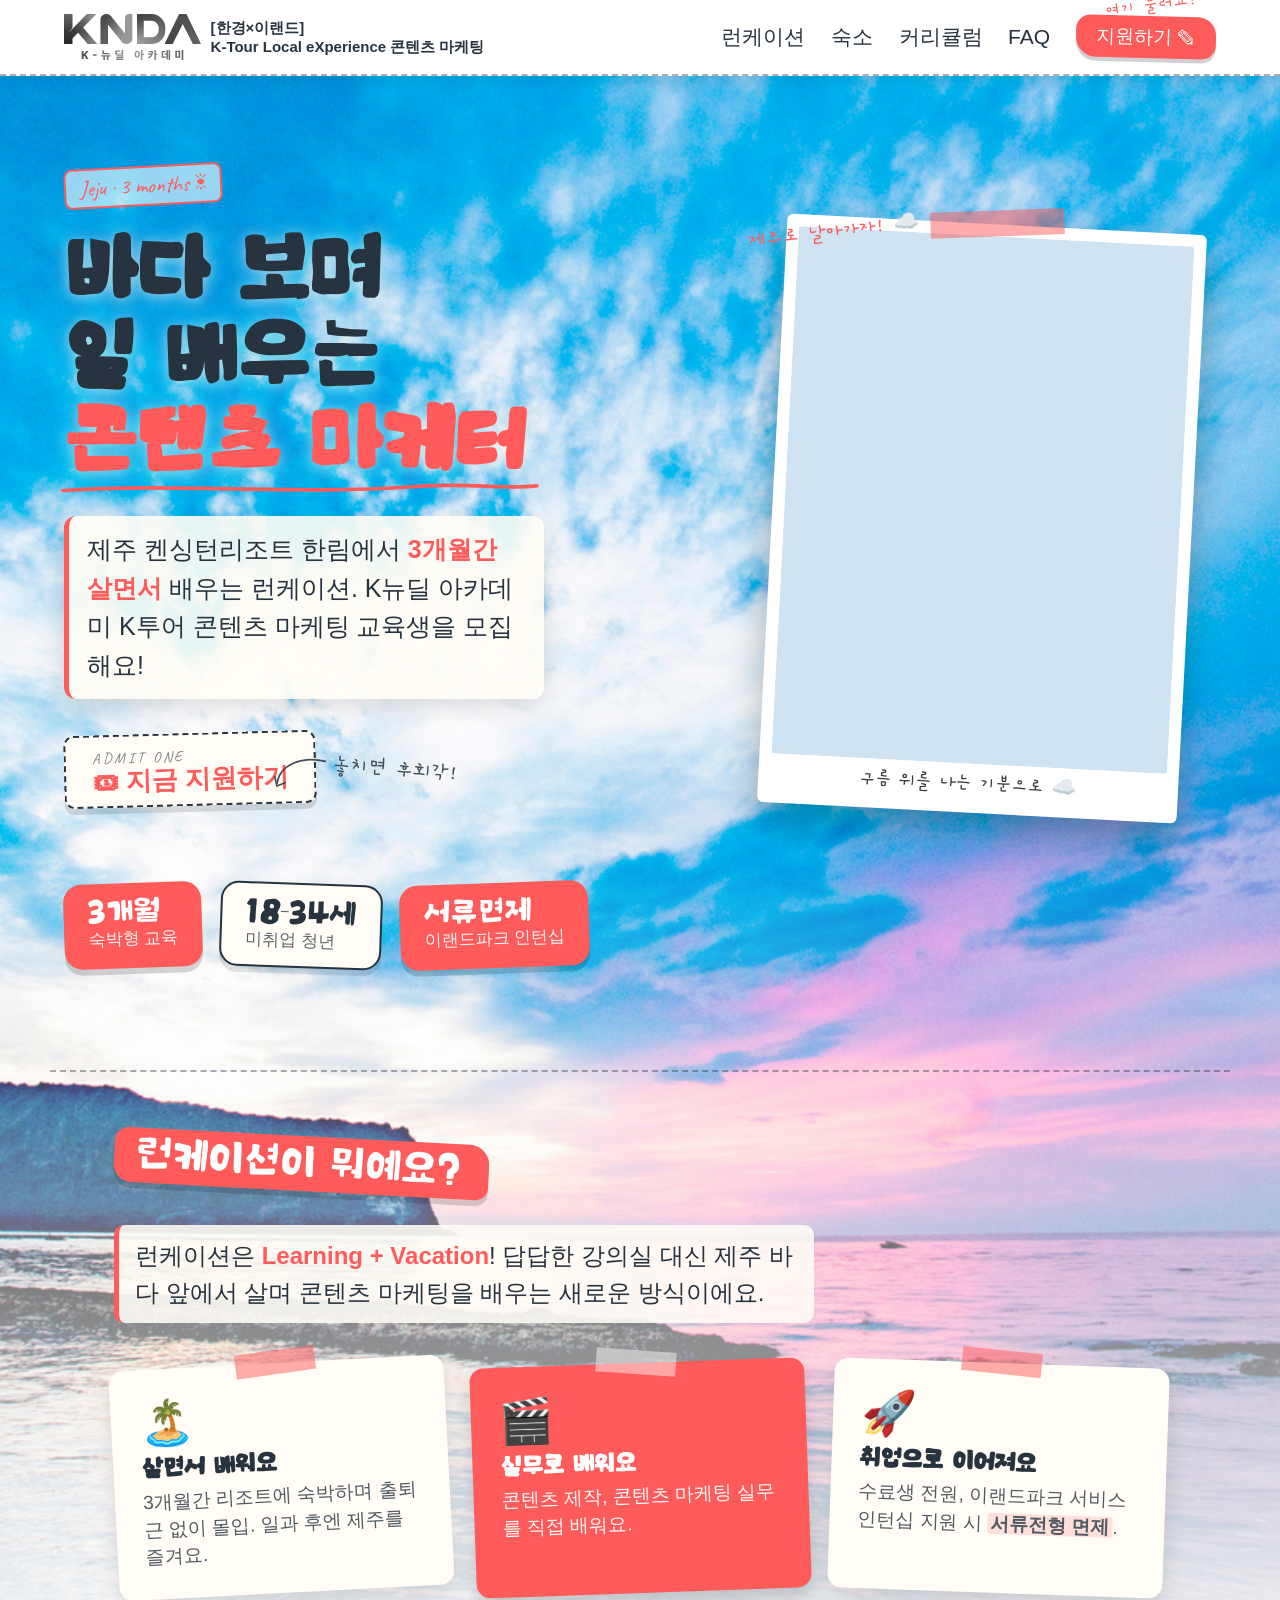
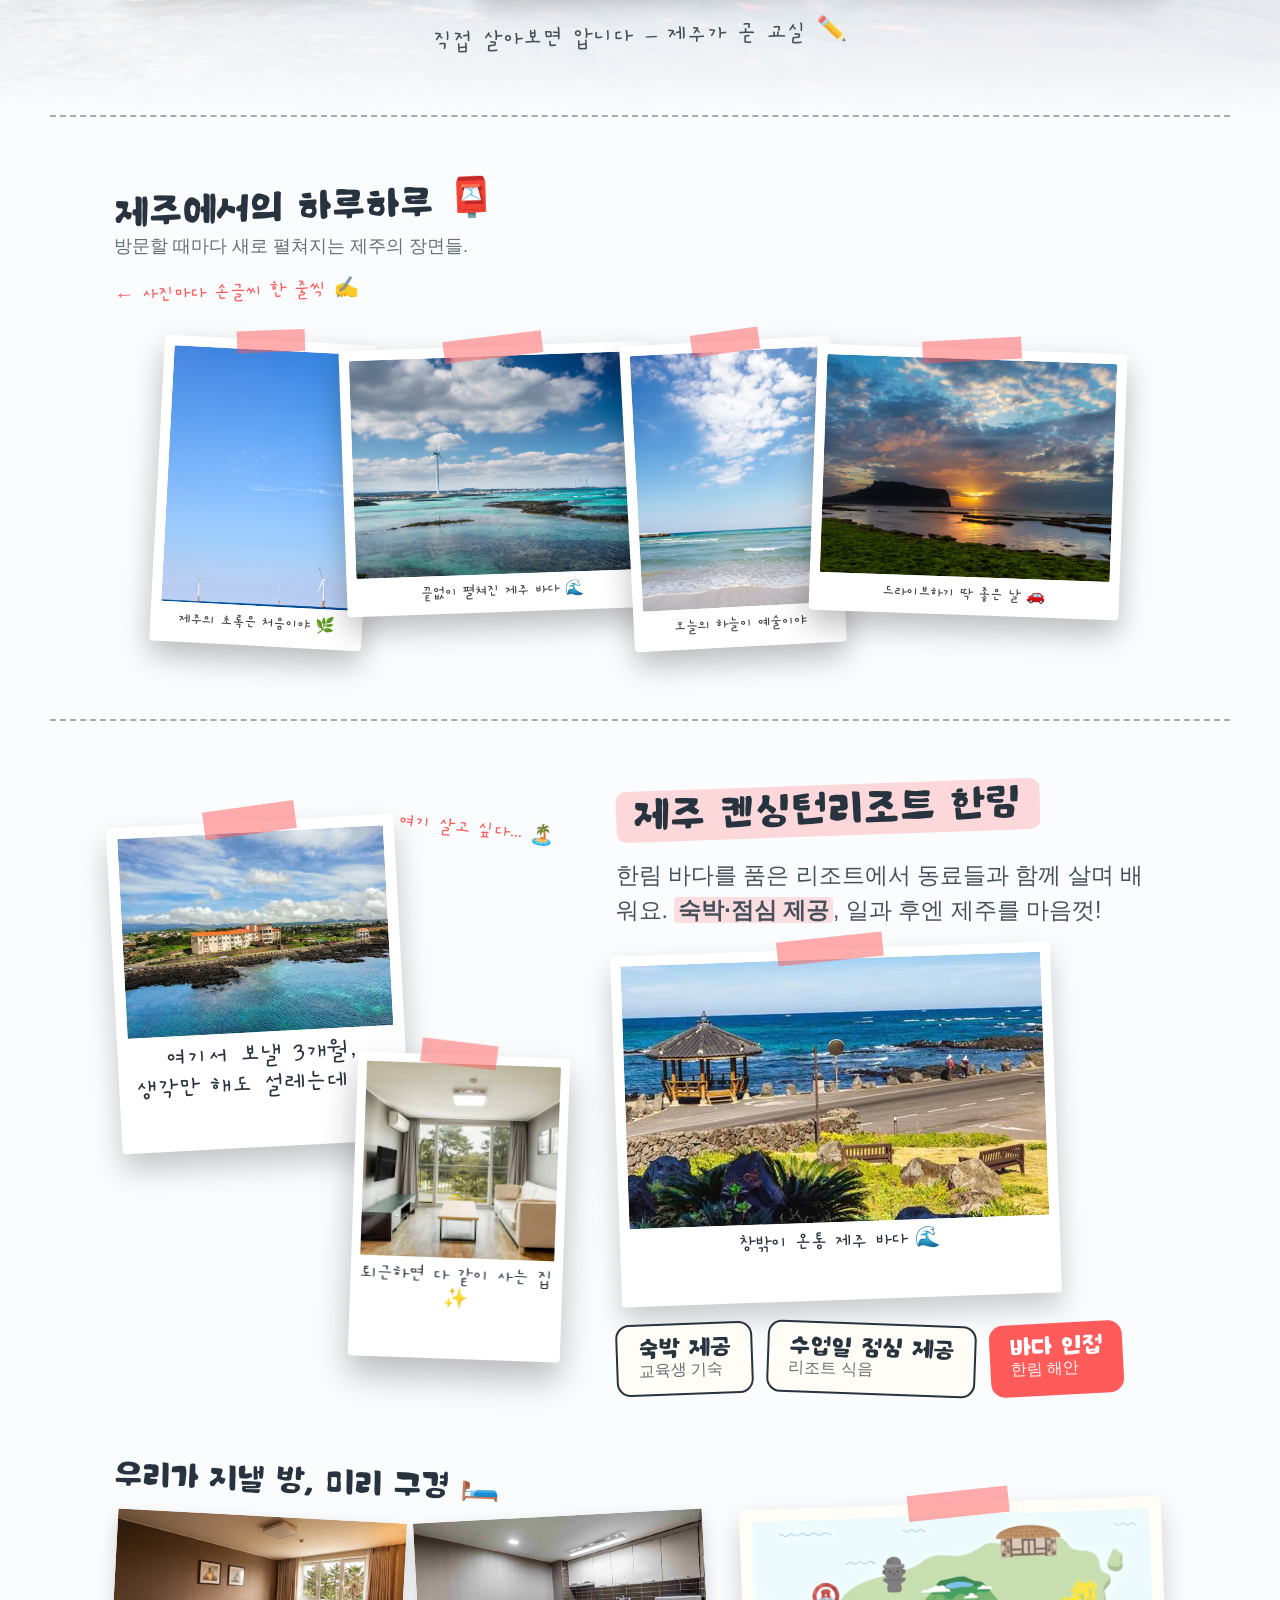
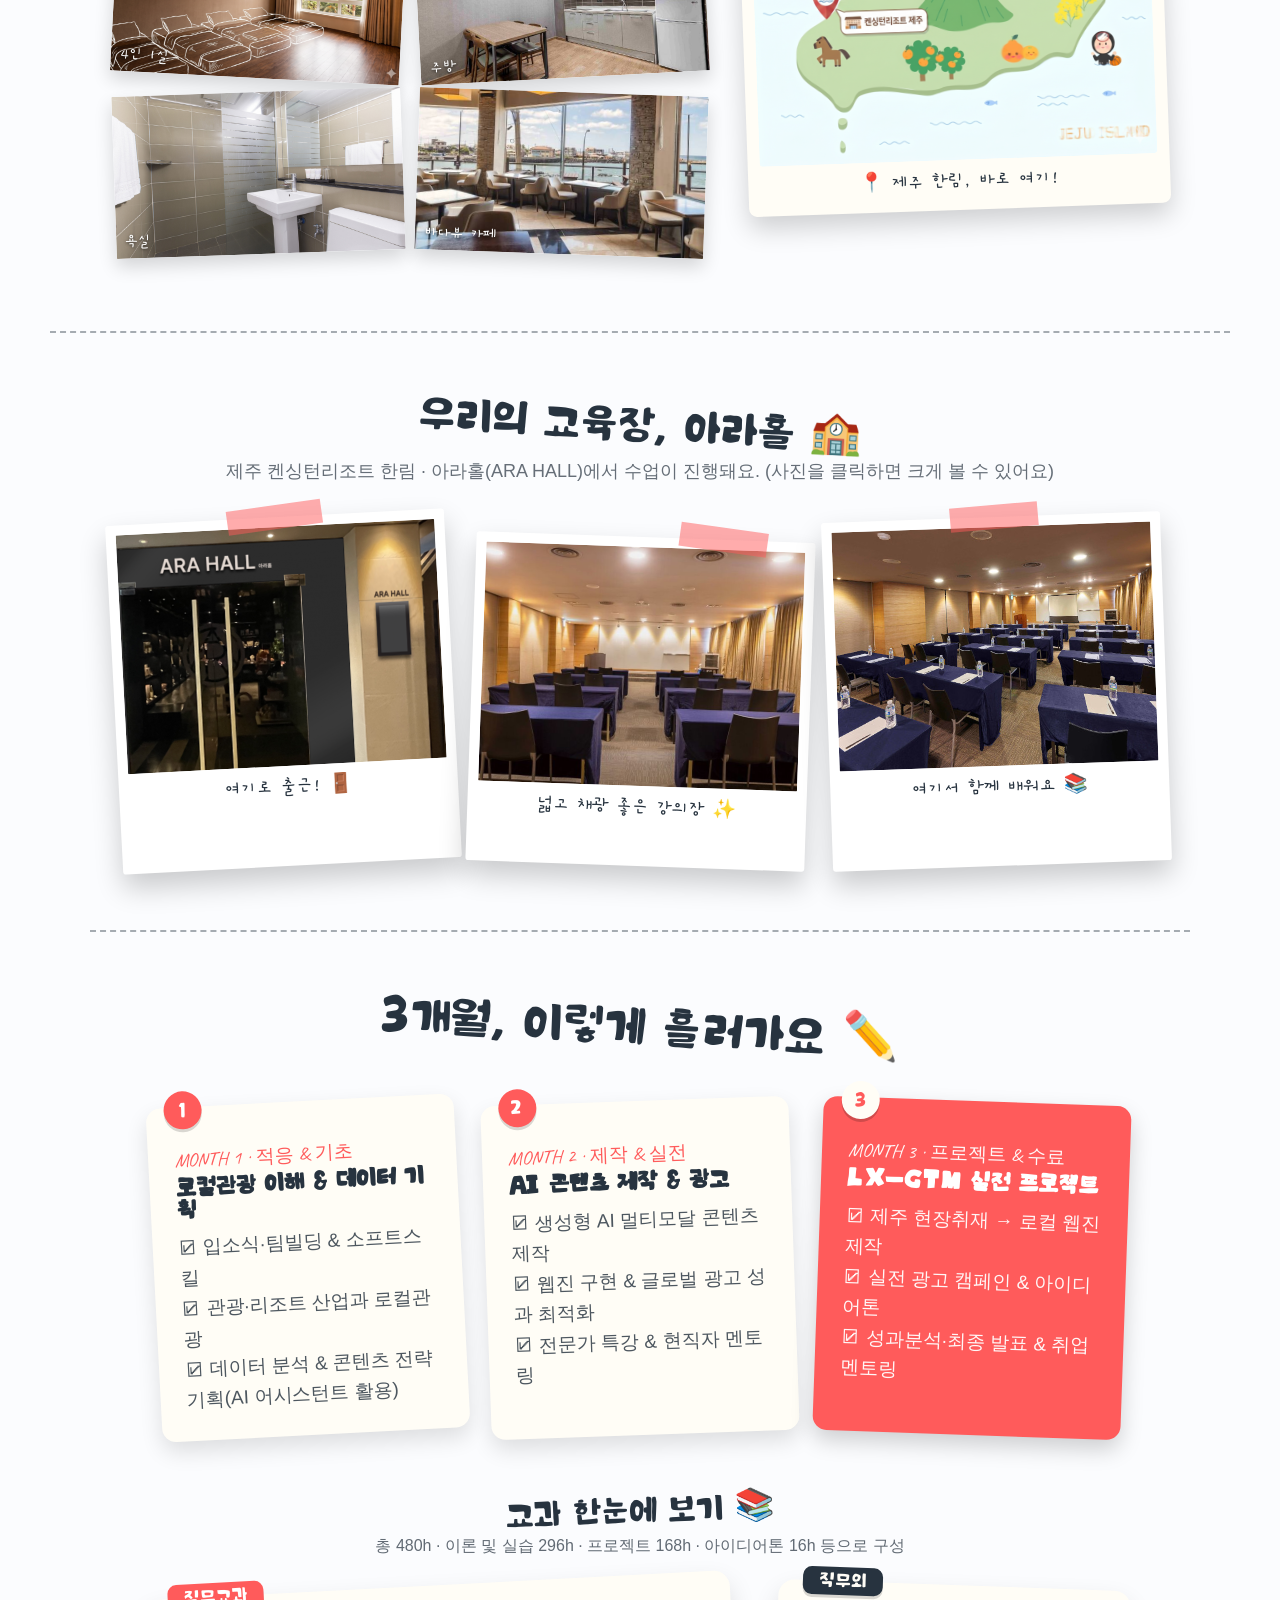
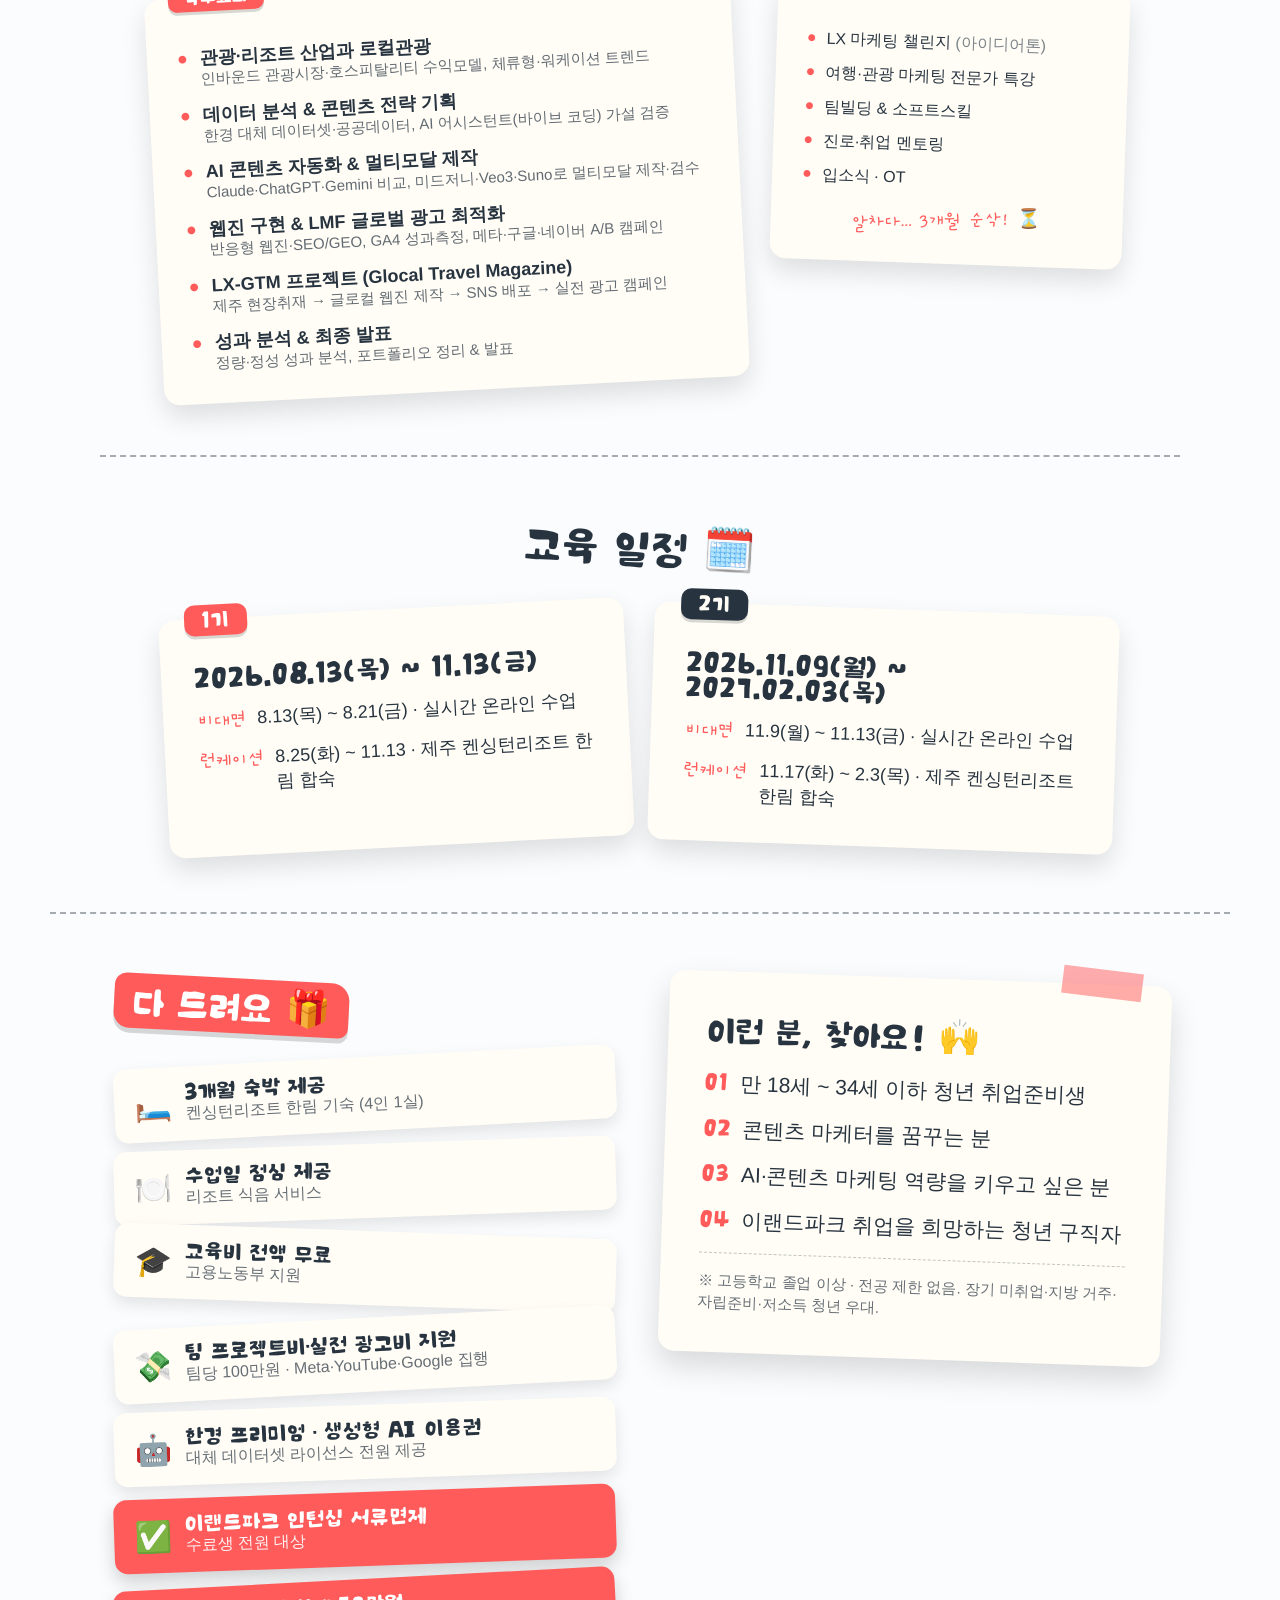
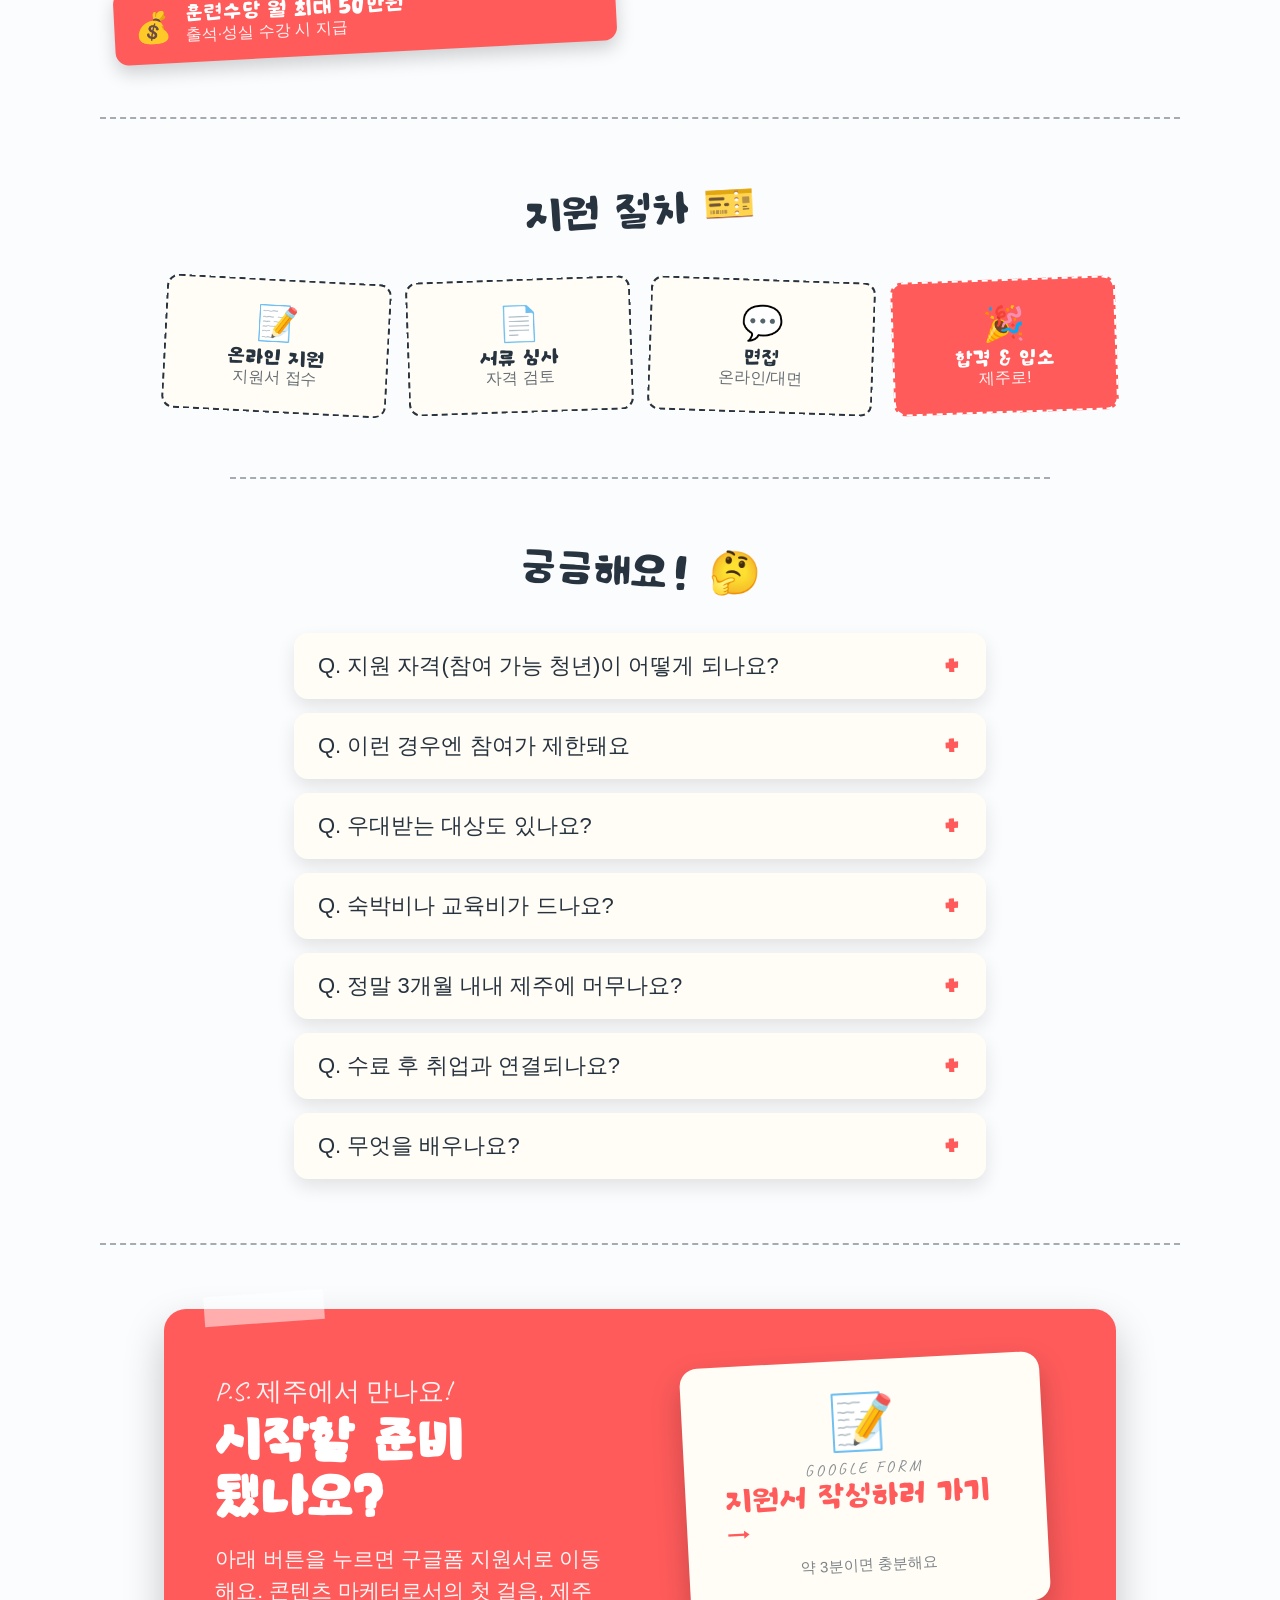
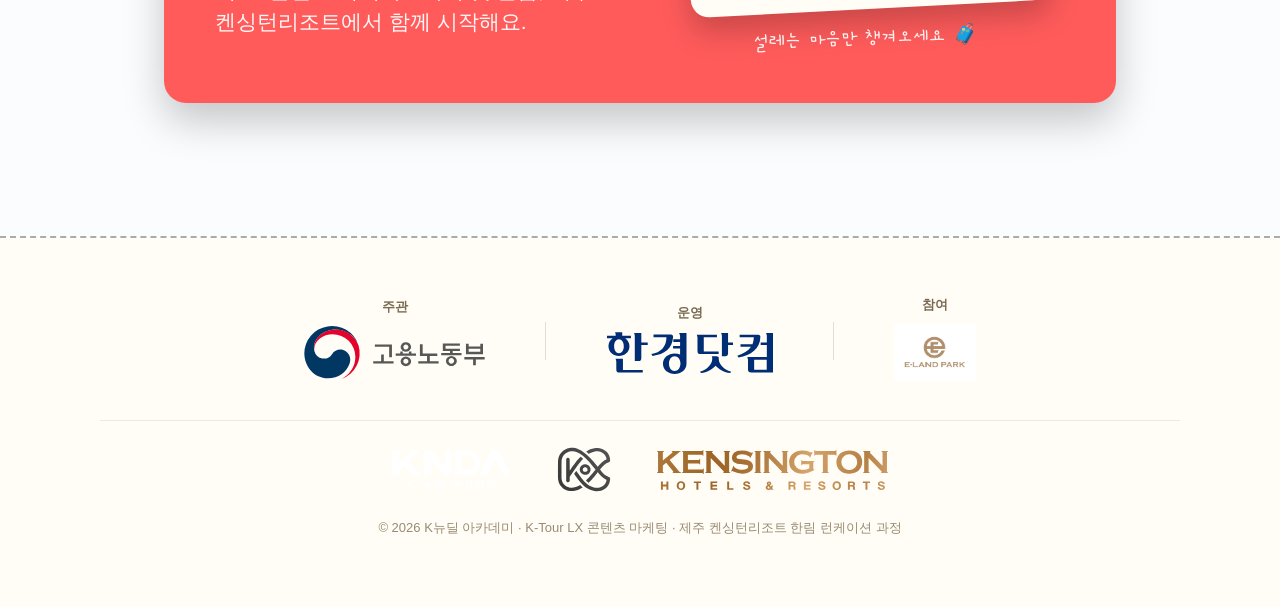
==== commit b7e06228: "Add files via upload" ====
--- a/index.html
+++ b/index.html
@@ -26,7 +26,7 @@
 
   <!-- Jeju background photo: random on load, scrolls with the page, covers hero + #prog, fades to paper -->
   <div id="bgLayer" style="position: absolute; top: 0px; left: 0px; width: 100%; height: 1726px; z-index: -2; overflow: hidden; pointer-events: none;">
-    <div id="bgPhoto" style="position: absolute; inset: 0px; background-image: url(&quot;uploads/jeju_background/GettyImages-jv12624803.jpg&quot;); background-size: cover; background-position: center center;"></div>
+    <div id="bgPhoto" style="position: absolute; inset: 0px; background-image: url(&quot;uploads/jeju_background/GettyImages-a12232019.jpg&quot;); background-size: cover; background-position: center center;"></div>
     <div id="bgVeil" style="position:absolute;inset:0;background:linear-gradient(180deg,rgba(var(--veil-rgb),var(--veil-opacity)) 0%,rgba(var(--veil-rgb),var(--veil-opacity)) 50%,var(--paper-base) 100%)"></div>
   </div>
 
@@ -73,18 +73,13 @@
           </div>
         </div>
 
-        <!-- right: Jeju photo stack -->
-        <div class="hero-photos" style="position:relative;min-height:380px">
-          <div class="doodle doodle-abs" style="position:absolute;left:-2%;top:-8px;font-size:21px;color:var(--accent);transform:rotate(-7deg);z-index:4;pointer-events:none">이게 제주라고?! 😍</div>
-          <div style="position:absolute;top:0;right:4%;width:66%;transform:var(--rot1);background:#fff;padding:10px 10px 12px;box-shadow:0 16px 30px rgba(0,0,0,.22);border-radius:6px">
-            <div style="position:absolute;top:-13px;left:32%;width:38%;height:26px;background:var(--tape);transform:rotate(-6deg);z-index:2"></div>
-            <div style="border-radius:3px;overflow:hidden"><img src="uploads/jeju_horizontal/GettyImages-a12602104.jpg" alt="제주 풍경" style="display:block;width:100%;aspect-ratio:4/3;object-fit:cover"></div>
-            <div class="cap" style="font-family:var(--hand);font-size:clamp(14px,1.5vw,19px);color:#3a3a3a;line-height:1.25;text-align:center;margin-top:6px">제주, 첫 페이지를 펼치다 🧳</div>
-          </div>
-          <div style="position:absolute;bottom:-8%;left:0;width:54%;transform:var(--rot2);background:#fff;padding:9px 9px 11px;box-shadow:0 16px 30px rgba(0,0,0,.22);border-radius:6px">
-            <div style="position:absolute;top:-11px;right:12%;width:32%;height:24px;background:var(--tape);transform:rotate(7deg);z-index:2"></div>
-            <div style="border-radius:3px;overflow:hidden"><img src="uploads/jeju_horizontal/GettyImages-a12152731.jpg" alt="제주 바다" style="display:block;width:100%;aspect-ratio:4/3;object-fit:cover"></div>
-            <div class="cap" style="font-family:var(--hand);font-size:clamp(12px,1.3vw,16px);color:#3a3a3a;line-height:1.25;text-align:center;margin-top:5px">여기서 3개월을 산다고? 🌊</div>
+        <!-- right: Jeju video -->
+        <div class="hero-photos" style="position:relative;min-height:380px;display:flex;align-items:center;justify-content:center">
+          <div class="doodle doodle-abs" style="position:absolute;left:0;top:-6px;font-size:21px;color:var(--accent);transform:rotate(-7deg);z-index:4;pointer-events:none">제주로 날아가자! ☁️</div>
+          <div style="position:relative;width:90%;max-width:420px;transform:var(--rot1);background:#fff;padding:12px 12px 16px;box-shadow:0 18px 36px rgba(0,0,0,.26);border-radius:6px">
+            <div style="position:absolute;top:-14px;left:34%;width:32%;height:26px;background:var(--tape);transform:rotate(-5deg);z-index:2"></div>
+            <div style="border-radius:4px;overflow:hidden"><video id="heroVid" src="uploads/jeju_background/Boy_flying_01.mp4" autoplay muted playsinline preload="auto" style="display:block;width:100%;aspect-ratio:3/4;object-fit:cover;background:#cfe3f2"></video></div>
+            <div class="cap" style="font-family:var(--hand);font-size:clamp(15px,1.6vw,20px);color:#3a3a3a;line-height:1.25;text-align:center;margin-top:8px">구름 위를 나는 기분으로 ☁️</div>
           </div>
         </div>
       </div>
